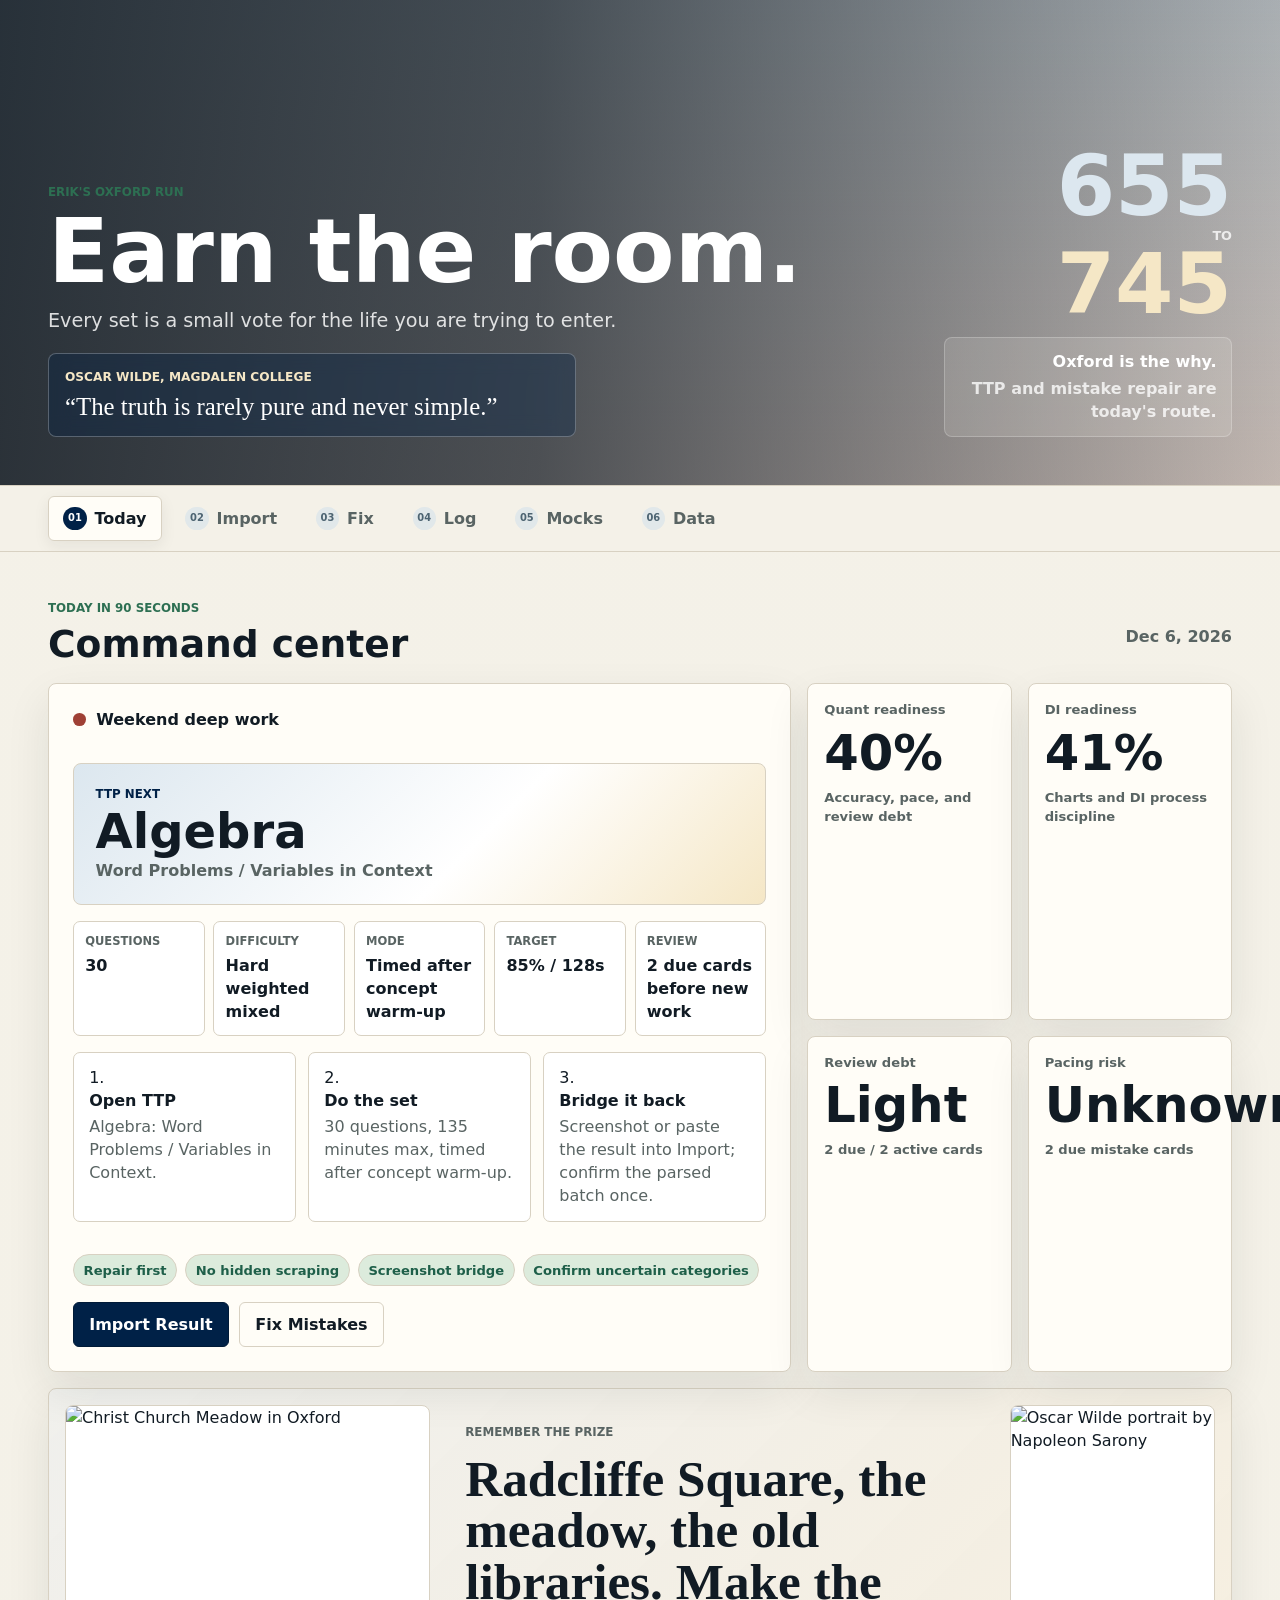
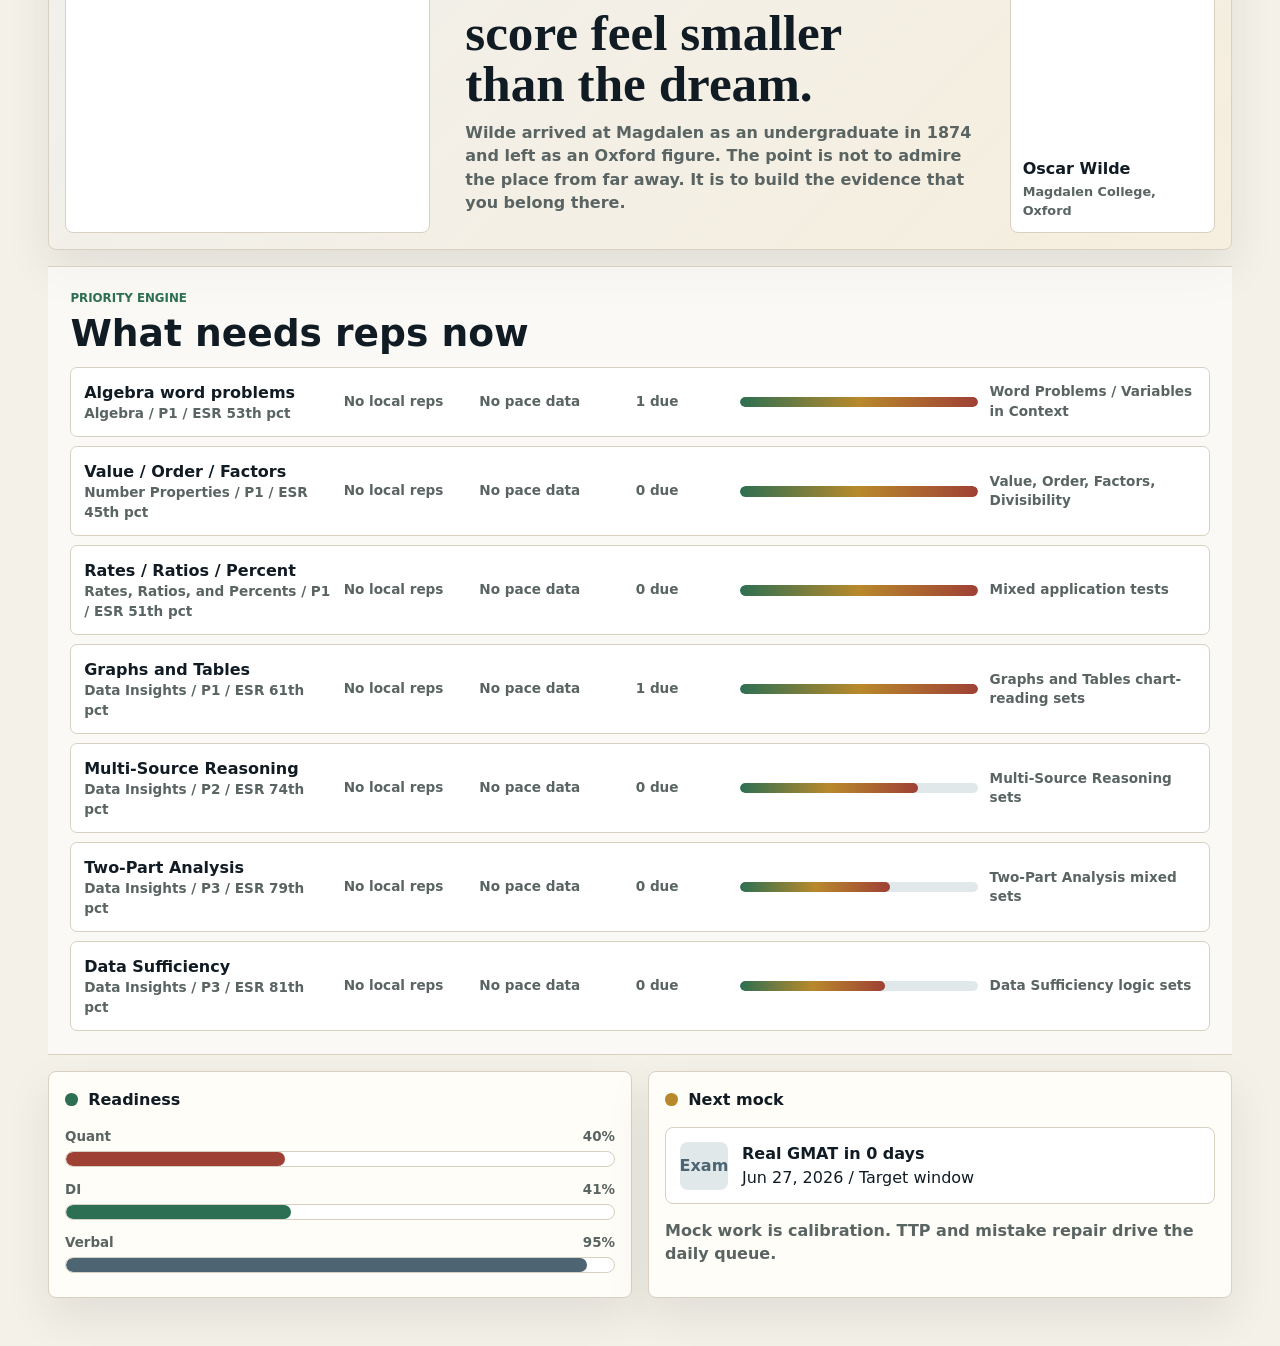
==== index.html @ 8c9b6a99 "Add files via upload" ====
<!doctype html>
<html lang="en">
  <head>
    <meta charset="utf-8">
    <meta name="viewport" content="width=device-width, initial-scale=1">
    <title>GMAT Practice Optimizer</title>
    <link rel="stylesheet" href="styles.css">
  </head>
  <body>
    <header class="app-header">
      <div class="header-copy">
        <p class="eyebrow">Erik's Oxford run</p>
        <h1>Earn the room.</h1>
        <p class="header-meta">
          Every set is a small vote for the life you are trying to enter.
        </p>
        <div class="hero-quote">
          <span>Oscar Wilde, Magdalen College</span>
          <q>The truth is rarely pure and never simple.</q>
        </div>
      </div>
      <div class="dream-lockup" aria-label="Oxford target">
        <div class="score-lockup">
          <span class="score-current">655</span>
          <span class="score-arrow">to</span>
          <span class="score-target">745</span>
        </div>
        <div class="dream-caption">
          <strong>Oxford is the why.</strong>
          <span>TTP and mistake repair are today's route.</span>
        </div>
      </div>
    </header>

    <nav class="tabbar" aria-label="Primary">
      <button class="tab-button active" data-tab="dashboard" aria-pressed="true">
        <span class="tab-icon" aria-hidden="true">01</span>
        Today
      </button>
      <button class="tab-button" data-tab="import" aria-pressed="false">
        <span class="tab-icon" aria-hidden="true">02</span>
        Import
      </button>
      <button class="tab-button" data-tab="review" aria-pressed="false">
        <span class="tab-icon" aria-hidden="true">03</span>
        Fix
      </button>
      <button class="tab-button" data-tab="log" aria-pressed="false">
        <span class="tab-icon" aria-hidden="true">04</span>
        Log
      </button>
      <button class="tab-button" data-tab="mocks" aria-pressed="false">
        <span class="tab-icon" aria-hidden="true">05</span>
        Mocks
      </button>
      <button class="tab-button" data-tab="settings" aria-pressed="false">
        <span class="tab-icon" aria-hidden="true">06</span>
        Data
      </button>
    </nav>

    <main>
      <section class="tab-panel active" id="dashboard" aria-labelledby="dashboard-title">
        <div class="section-title">
          <div>
            <p class="eyebrow">Today in 90 seconds</p>
            <h2 id="dashboard-title">Command center</h2>
          </div>
          <p class="today-date" id="today-date"></p>
        </div>

        <div class="dashboard-grid">
          <article class="today-card assignment-card">
            <div class="card-heading">
              <span class="marker marker-coral"></span>
              <h3 id="today-mode">Loading</h3>
            </div>
            <div class="assignment-hero" id="assignment-hero"></div>
            <dl class="assignment-spec" id="assignment-spec"></dl>
            <ol class="action-list compact-list" id="today-actions"></ol>
            <div class="routine-strip" id="routine-strip"></div>
            <div class="quick-actions">
              <button class="primary-button" type="button" data-jump="import">Import Result</button>
              <button class="ghost-button" type="button" data-jump="review">Fix Mistakes</button>
            </div>
          </article>

          <div class="metric-grid" id="metric-grid"></div>
        </div>

        <section class="dream-panel" aria-label="Oxford motivation">
          <div class="dream-image">
            <img src="assets/christ-church-meadow.jpg" alt="Christ Church Meadow in Oxford">
          </div>
          <div class="dream-copy">
            <p class="eyebrow">Remember the prize</p>
            <h2>Radcliffe Square, the meadow, the old libraries. Make the score feel smaller than the dream.</h2>
            <p>
              Wilde arrived at Magdalen as an undergraduate in 1874 and left as an Oxford figure. The point is not to admire the place from far away. It is to build the evidence that you belong there.
            </p>
          </div>
          <figure class="alumni-card">
            <img src="assets/oscar-wilde.jpg" alt="Oscar Wilde portrait by Napoleon Sarony">
            <figcaption>
              <strong>Oscar Wilde</strong>
              <span>Magdalen College, Oxford</span>
            </figcaption>
          </figure>
        </section>

        <section class="content-band">
          <div class="section-title compact">
            <div>
              <p class="eyebrow">Priority engine</p>
              <h2>What needs reps now</h2>
            </div>
          </div>
          <div class="topic-table" id="topic-table"></div>
        </section>

        <section class="split-layout">
          <article class="chart-card">
            <div class="card-heading">
              <span class="marker marker-green"></span>
              <h3>Readiness</h3>
            </div>
            <div class="readiness-chart" id="readiness-chart"></div>
          </article>
          <article class="chart-card">
            <div class="card-heading">
              <span class="marker marker-amber"></span>
              <h3>Next mock</h3>
            </div>
            <div class="next-mock" id="next-mock"></div>
          </article>
        </section>
      </section>

      <section class="tab-panel" id="import" aria-labelledby="import-title">
        <div class="section-title">
          <div>
            <p class="eyebrow">Bridge</p>
            <h2 id="import-title">TTP result import</h2>
          </div>
          <p class="subtle">Screenshot, paste text, confirm once.</p>
        </div>

        <div class="import-layout">
          <article class="import-card">
            <div class="drop-zone" id="drop-zone">
              <input id="screenshot-input" type="file" accept="image/*">
              <strong>Drop or choose a TTP result screenshot</strong>
              <span>OCR runs in the browser when the engine is available. Nothing logs into TTP.</span>
            </div>
            <img class="screenshot-preview" id="screenshot-preview" alt="Imported screenshot preview">
            <div class="button-row">
              <button class="primary-button" id="run-ocr" type="button">Run OCR</button>
              <button class="ghost-button" id="clear-import" type="button">Clear</button>
            </div>
            <p class="status-line" id="ocr-status"></p>
          </article>

          <article class="import-card">
            <h3>Paste fallback</h3>
            <textarea id="import-text" rows="13" placeholder="Paste visible TTP or GMAT Club result text here. Example: TTP Algebra Word Problems, Hard, 15 questions, 11 correct, 31 minutes, 4 wrong."></textarea>
            <button class="primary-button" id="parse-import" type="button">Parse Result</button>
          </article>
        </div>

        <section class="content-band import-review-wrap">
          <div class="section-title compact">
            <div>
              <p class="eyebrow">Confirm</p>
              <h2>Review parsed batch</h2>
            </div>
            <span class="confidence-pill" id="import-confidence">Waiting</span>
          </div>

          <form class="data-form import-review-form" id="import-review-form">
            <div class="inline-fields">
              <label>
                Date
                <input type="date" name="date" required>
              </label>
              <label>
                Source
                <select name="source">
                  <option>TTP</option>
                  <option>GMAT Club</option>
                  <option>mba.com Official</option>
                  <option>Official Guide</option>
                  <option>Custom</option>
                </select>
              </label>
              <label>
                Set type
                <select name="setType">
                  <option>Chapter test</option>
                  <option>Custom test</option>
                  <option>Review quiz</option>
                  <option>Diagnostic</option>
                  <option>Mock review</option>
                </select>
              </label>
            </div>

            <label>
              Source module / visible label
              <input type="text" name="sourceLabel" placeholder="TTP Algebra Word Problems">
            </label>

            <div class="inline-fields">
              <label>
                Normalized topic
                <select name="topic" required></select>
              </label>
              <label>
                Difficulty
                <select name="difficulty">
                  <option>Mixed</option>
                  <option>Easy</option>
                  <option>Medium</option>
                  <option>Hard</option>
                </select>
              </label>
              <label>
                Failure cause
                <select name="failureCause" required></select>
              </label>
            </div>

            <div class="inline-fields">
              <label>
                Questions
                <input type="number" name="questions" min="1" max="120" value="15" required>
              </label>
              <label>
                Correct
                <input type="number" name="correct" min="0" max="120" value="10" required>
              </label>
              <label>
                Minutes
                <input type="number" name="minutes" min="1" max="300" value="30" required>
              </label>
            </div>

            <div class="inline-fields">
              <label>
                Wrong
                <input type="number" name="wrong" min="0" max="120" value="5" required>
              </label>
              <label>
                Uncertain
                <input type="number" name="uncertain" min="0" max="120" value="0">
              </label>
              <label>
                Avg seconds/q
                <input type="number" name="avgSeconds" min="10" max="600" value="120" required>
              </label>
            </div>

            <label>
              Fix rule
              <textarea name="fixRule" rows="3" placeholder="What should future-me do differently on this question family?"></textarea>
            </label>

            <div class="duplicate-warning" id="duplicate-warning"></div>
            <button class="primary-button warm" type="submit">Save Import Batch</button>
          </form>
        </section>

        <section class="content-band">
          <div class="section-title compact">
            <div>
              <p class="eyebrow">History</p>
              <h2>Recent imports</h2>
            </div>
          </div>
          <div class="session-list" id="import-list"></div>
        </section>
      </section>

      <section class="tab-panel" id="review" aria-labelledby="review-title">
        <div class="section-title">
          <div>
            <p class="eyebrow">Mistake repair</p>
            <h2 id="review-title">Due queue</h2>
          </div>
          <button class="ghost-button" id="seed-error" type="button">Add Sample Item</button>
        </div>
        <div class="review-grid" id="review-grid"></div>
      </section>

      <section class="tab-panel" id="log" aria-labelledby="log-title">
        <div class="section-title">
          <div>
            <p class="eyebrow">Manual fallback</p>
            <h2 id="log-title">Quick session log</h2>
          </div>
        </div>

        <div class="form-grid">
          <form class="data-form" id="session-form">
            <h3>Session</h3>
            <label>
              Date
              <input type="date" name="date" required>
            </label>
            <label>
              Section
              <select name="section" required></select>
            </label>
            <label>
              Topic
              <select name="topic" required></select>
            </label>
            <label>
              Source
              <select name="source" required>
                <option>TTP</option>
                <option>GMAT Club</option>
                <option>mba.com Official</option>
                <option>Official Guide</option>
                <option>Custom</option>
              </select>
            </label>
            <div class="inline-fields">
              <label>
                Questions
                <input type="number" name="questions" min="1" max="120" value="15" required>
              </label>
              <label>
                Correct
                <input type="number" name="correct" min="0" max="120" value="10" required>
              </label>
              <label>
                Minutes
                <input type="number" name="minutes" min="1" max="300" value="30" required>
              </label>
            </div>
            <div class="inline-fields">
              <label>
                Difficulty
                <select name="difficulty">
                  <option>Mixed</option>
                  <option>Easy</option>
                  <option>Medium</option>
                  <option>Hard</option>
                </select>
              </label>
              <label>
                Focus
                <select name="focus">
                  <option>Timed drill</option>
                  <option>Concept work</option>
                  <option>Error redo</option>
                  <option>Mock review</option>
                </select>
              </label>
              <label>
                Uncertain
                <input type="number" name="uncertain" min="0" max="120" value="0">
              </label>
            </div>
            <label>
              Notes
              <textarea name="notes" rows="4" placeholder="Pattern, pacing, or concept clue"></textarea>
            </label>
            <button class="primary-button" type="submit">Save Session</button>
          </form>

          <form class="data-form accent-form" id="error-form">
            <h3>Mistake card</h3>
            <label>
              Date
              <input type="date" name="date" required>
            </label>
            <label>
              Section
              <select name="section" required></select>
            </label>
            <label>
              Topic
              <select name="topic" required></select>
            </label>
            <label>
              Failure cause
              <select name="failureCause" required></select>
            </label>
            <div class="inline-fields">
              <label>
                Source
                <input type="text" name="source" value="TTP">
              </label>
              <label>
                Time spent
                <input type="number" name="seconds" min="10" max="600" value="150">
              </label>
              <label>
                State
                <select name="trainingState" required></select>
              </label>
            </div>
            <label>
              Reference
              <input type="text" name="reference" placeholder="Module, question ID, or link">
            </label>
            <label>
              Fix rule
              <textarea name="lesson" rows="4" placeholder="The rule I will apply next time"></textarea>
            </label>
            <button class="primary-button warm" type="submit">Add To Review</button>
          </form>
        </div>

        <section class="content-band">
          <div class="section-title compact">
            <div>
              <p class="eyebrow">Recent</p>
              <h2>Logged sessions</h2>
            </div>
          </div>
          <div class="session-list" id="session-list"></div>
        </section>
      </section>

      <section class="tab-panel" id="mocks" aria-labelledby="mocks-title">
        <div class="section-title">
          <div>
            <p class="eyebrow">Calibration</p>
            <h2 id="mocks-title">Mock schedule</h2>
          </div>
        </div>
        <div class="mock-list" id="mock-list"></div>
      </section>

      <section class="tab-panel" id="settings" aria-labelledby="settings-title">
        <div class="section-title">
          <div>
            <p class="eyebrow">Private local data</p>
            <h2 id="settings-title">Backup and standards</h2>
          </div>
          <button class="ghost-button danger" id="reset-data" type="button">Reset Local Data</button>
        </div>

        <section class="split-layout">
          <article class="chart-card">
            <h3>Backup</h3>
            <p class="muted-copy">Data stays in this browser. Export a backup before switching devices or clearing browser data.</p>
            <div class="button-row">
              <button class="primary-button" id="export-data" type="button">Export Backup</button>
              <label class="file-button">
                Import Backup
                <input id="backup-input" type="file" accept="application/json">
              </label>
            </div>
            <label class="merge-choice">
              Import mode
              <select id="backup-mode">
                <option value="merge">Merge with current data</option>
                <option value="replace">Replace current data</option>
              </select>
            </label>
            <p class="status-line" id="backup-status"></p>
          </article>

          <article class="chart-card">
            <h3>Classification standard</h3>
            <div class="taxonomy-grid" id="taxonomy-grid"></div>
          </article>
        </section>

        <section class="content-band">
          <div class="section-title compact">
            <div>
              <p class="eyebrow">Operating rules</p>
              <h2>What the app assumes</h2>
            </div>
          </div>
          <div class="assumption-grid">
            <article>
              <h3>Bridge safely</h3>
              <p>Import visible result pages through screenshot or paste. No login automation or hidden scraping.</p>
            </article>
            <article>
              <h3>Repair first</h3>
              <p>On work nights, due mistake cards outrank new TTP volume.</p>
            </article>
            <article>
              <h3>Verbal stays quiet</h3>
              <p>Verbal remains maintenance unless mock data shows a real drop.</p>
            </article>
          </div>
        </section>
      </section>
    </main>

    <script src="app.js"></script>
  </body>
</html>
---- styles.css ----
:root {
  --paper: #f4f1e8;
  --panel: #fffdf7;
  --ink: #111b24;
  --muted: #596463;
  --line: #d8d1c2;
  --oxford: #002147;
  --oxford-soft: #dce7ef;
  --green: #2d6f52;
  --green-soft: #dcebdc;
  --coral: #9f4035;
  --coral-soft: #f1ded7;
  --amber: #b8892c;
  --amber-soft: #f5e7c6;
  --steel: #4d6472;
  --steel-soft: #e1e8ea;
  --white: #ffffff;
  --shadow: 0 18px 45px rgba(23, 32, 28, 0.09);
  color-scheme: light;
}

* {
  box-sizing: border-box;
}

body {
  margin: 0;
  background:
    linear-gradient(180deg, rgba(255, 253, 247, 0.82), rgba(244, 241, 232, 0.35) 28rem),
    var(--paper);
  color: var(--ink);
  font-family: Inter, ui-sans-serif, system-ui, -apple-system, BlinkMacSystemFont, "Segoe UI", sans-serif;
  line-height: 1.45;
}

button,
input,
select,
textarea {
  font: inherit;
}

button {
  cursor: pointer;
}

.app-header {
  display: grid;
  grid-template-columns: minmax(0, 1fr) auto;
  gap: 2rem;
  align-items: end;
  padding: clamp(1.25rem, 4vw, 3rem);
  min-height: 54vh;
  border-bottom: 1px solid var(--line);
  background:
    linear-gradient(90deg, rgba(17, 27, 36, 0.88) 0%, rgba(17, 27, 36, 0.72) 42%, rgba(17, 27, 36, 0.18) 100%),
    linear-gradient(180deg, rgba(0, 33, 71, 0.2), rgba(159, 64, 53, 0.14)),
    url("assets/radcliffe-square.jpg") center / cover;
  color: var(--white);
}

.header-copy {
  max-width: 58rem;
}

.eyebrow {
  margin: 0 0 0.45rem;
  color: var(--green);
  font-size: 0.74rem;
  font-weight: 800;
  letter-spacing: 0;
  text-transform: uppercase;
}

h1,
h2,
h3,
p {
  margin-top: 0;
}

h1 {
  margin-bottom: 0.8rem;
  font-size: clamp(3.1rem, 7vw, 6.8rem);
  line-height: 0.96;
  max-width: 13ch;
}

h2 {
  margin-bottom: 0;
  font-size: clamp(1.45rem, 3vw, 2.35rem);
  line-height: 1.05;
}

h3 {
  margin-bottom: 0.65rem;
  font-size: 1rem;
}

.header-meta {
  max-width: 45rem;
  margin-bottom: 0;
  color: rgba(255, 255, 255, 0.84);
  font-size: clamp(1rem, 2vw, 1.2rem);
}

.hero-quote {
  display: grid;
  gap: 0.35rem;
  max-width: 33rem;
  margin-top: 1.15rem;
  padding: 0.9rem 1rem;
  border: 1px solid rgba(255, 255, 255, 0.26);
  border-radius: 8px;
  background: rgba(0, 33, 71, 0.34);
  backdrop-filter: blur(10px);
}

.hero-quote span {
  color: var(--amber-soft);
  font-size: 0.76rem;
  font-weight: 900;
  text-transform: uppercase;
}

.hero-quote q {
  font-family: Georgia, "Times New Roman", serif;
  font-size: clamp(1.1rem, 2vw, 1.55rem);
  line-height: 1.2;
}

.dream-lockup {
  display: grid;
  gap: 0.9rem;
  justify-items: end;
}

.score-lockup {
  display: grid;
  grid-template-columns: auto;
  justify-items: end;
  gap: 0.1rem;
  min-width: 11rem;
}

.score-current,
.score-target {
  font-size: clamp(2.4rem, 7vw, 5.25rem);
  font-weight: 900;
  line-height: 0.9;
}

.score-current {
  color: var(--oxford-soft);
}

.score-target {
  color: var(--amber-soft);
}

.score-arrow {
  color: rgba(255, 255, 255, 0.78);
  font-size: 0.8rem;
  font-weight: 900;
  text-transform: uppercase;
}

.dream-caption {
  display: grid;
  gap: 0.2rem;
  max-width: 18rem;
  padding: 0.8rem 0.9rem;
  border: 1px solid rgba(255, 255, 255, 0.22);
  border-radius: 8px;
  background: rgba(255, 253, 247, 0.12);
  text-align: right;
}

.dream-caption strong {
  color: var(--white);
}

.dream-caption span {
  color: rgba(255, 255, 255, 0.78);
  font-weight: 750;
}

.tabbar {
  position: sticky;
  top: 0;
  z-index: 10;
  display: flex;
  gap: 0.5rem;
  overflow-x: auto;
  padding: 0.65rem clamp(1rem, 4vw, 3rem);
  border-bottom: 1px solid var(--line);
  background: rgba(244, 241, 232, 0.94);
  backdrop-filter: blur(14px);
}

.tab-button {
  display: inline-flex;
  align-items: center;
  gap: 0.5rem;
  min-height: 2.65rem;
  padding: 0.6rem 0.9rem;
  border: 1px solid transparent;
  border-radius: 6px;
  background: transparent;
  color: var(--muted);
  font-weight: 800;
  white-space: nowrap;
}

.tab-button.active {
  border-color: var(--line);
  background: var(--panel);
  color: var(--ink);
  box-shadow: 0 5px 16px rgba(23, 32, 28, 0.07);
}

.tab-icon {
  display: grid;
  place-items: center;
  width: 1.45rem;
  height: 1.45rem;
  border-radius: 50%;
  background: var(--steel-soft);
  color: var(--steel);
  font-size: 0.62rem;
  font-weight: 900;
}

.active .tab-icon {
  background: var(--oxford);
  color: var(--white);
}

main {
  padding: clamp(1rem, 4vw, 3rem);
}

.tab-panel {
  display: none;
}

.tab-panel.active {
  display: block;
}

.section-title {
  display: flex;
  justify-content: space-between;
  gap: 1rem;
  align-items: end;
  margin-bottom: 1.2rem;
}

.section-title.compact {
  margin-bottom: 0.85rem;
}

.today-date {
  color: var(--muted);
  font-weight: 800;
}

.dashboard-grid {
  display: grid;
  grid-template-columns: minmax(0, 1.4fr) minmax(18rem, 0.8fr);
  gap: 1rem;
  align-items: stretch;
}

.today-card,
.metric-card,
.chart-card,
.data-form,
.import-card,
.review-card,
.mock-card,
.plan-card,
.assumption-grid article {
  border: 1px solid var(--line);
  border-radius: 8px;
  background: var(--panel);
  box-shadow: var(--shadow);
}

.today-card {
  min-height: 23rem;
  padding: clamp(1rem, 3vw, 1.5rem);
}

.assignment-card {
  display: grid;
  align-content: start;
  gap: 1rem;
}

.assignment-hero {
  display: grid;
  gap: 0.25rem;
  padding: clamp(1rem, 3vw, 1.35rem);
  border: 1px solid var(--line);
  border-radius: 8px;
  background: linear-gradient(135deg, var(--oxford-soft), var(--white) 58%, var(--amber-soft));
}

.assignment-hero strong {
  font-size: clamp(1.8rem, 4vw, 3rem);
  line-height: 1;
}

.assignment-hero span:last-child {
  color: var(--muted);
  font-weight: 800;
}

.assignment-source {
  color: var(--oxford);
  font-size: 0.74rem;
  font-weight: 900;
  text-transform: uppercase;
}

.assignment-spec {
  display: grid;
  grid-template-columns: repeat(5, minmax(0, 1fr));
  gap: 0.55rem;
  margin: 0;
}

.assignment-spec div {
  min-height: 5rem;
  padding: 0.7rem;
  border: 1px solid var(--line);
  border-radius: 7px;
  background: var(--white);
}

.assignment-spec dt {
  margin-bottom: 0.25rem;
  color: var(--muted);
  font-size: 0.72rem;
  font-weight: 900;
  text-transform: uppercase;
}

.assignment-spec dd {
  margin: 0;
  font-weight: 900;
}

.card-heading {
  display: flex;
  align-items: center;
  gap: 0.65rem;
  margin-bottom: 1rem;
}

.card-heading h3 {
  margin: 0;
}

.marker {
  width: 0.8rem;
  height: 0.8rem;
  border-radius: 50%;
}

.marker-coral {
  background: var(--coral);
}

.marker-green {
  background: var(--green);
}

.marker-amber {
  background: var(--amber);
}

.action-list {
  display: grid;
  gap: 0.75rem;
  margin: 0;
  padding-left: 1.3rem;
}

.action-list li {
  padding: 0.85rem 0.95rem;
  border: 1px solid var(--line);
  border-radius: 7px;
  background: var(--white);
}

.action-list strong {
  display: block;
  margin-bottom: 0.15rem;
}

.action-list span {
  color: var(--muted);
}

.compact-list {
  grid-template-columns: repeat(3, minmax(0, 1fr));
  padding-left: 0;
  list-style-position: inside;
}

.routine-strip {
  display: flex;
  flex-wrap: wrap;
  gap: 0.5rem;
  margin-top: 1rem;
}

.pill {
  display: inline-flex;
  align-items: center;
  min-height: 2rem;
  padding: 0.35rem 0.6rem;
  border: 1px solid var(--line);
  border-radius: 999px;
  background: var(--green-soft);
  color: #1e5f49;
  font-size: 0.82rem;
  font-weight: 800;
}

.quick-actions {
  display: flex;
  flex-wrap: wrap;
  gap: 0.65rem;
}

.dream-panel {
  display: grid;
  grid-template-columns: minmax(16rem, 0.8fr) minmax(0, 1.2fr) minmax(11rem, 0.45fr);
  gap: 1rem;
  align-items: stretch;
  margin-top: 1rem;
  padding: 1rem;
  border: 1px solid var(--line);
  border-radius: 8px;
  background:
    linear-gradient(135deg, rgba(0, 33, 71, 0.06), rgba(184, 137, 44, 0.12)),
    var(--panel);
  box-shadow: var(--shadow);
}

.dream-image,
.alumni-card {
  overflow: hidden;
  border: 1px solid var(--line);
  border-radius: 8px;
  background: var(--white);
}

.dream-image img,
.alumni-card img {
  display: block;
  width: 100%;
  height: 100%;
  object-fit: cover;
}

.dream-copy {
  display: grid;
  align-content: center;
  gap: 0.75rem;
  padding: clamp(0.5rem, 2vw, 1.2rem);
}

.dream-copy h2 {
  max-width: 19ch;
  font-family: Georgia, "Times New Roman", serif;
  font-size: clamp(1.8rem, 4vw, 3.4rem);
  line-height: 1;
}

.dream-copy p {
  max-width: 50rem;
  margin: 0;
  color: var(--muted);
  font-weight: 760;
}

.alumni-card {
  display: grid;
  grid-template-rows: minmax(12rem, 1fr) auto;
  margin: 0;
}

.alumni-card img {
  max-height: 18rem;
  object-position: center top;
}

.alumni-card figcaption {
  display: grid;
  gap: 0.15rem;
  padding: 0.75rem;
}

.alumni-card span {
  color: var(--muted);
  font-size: 0.8rem;
  font-weight: 800;
}

.metric-grid {
  display: grid;
  grid-template-columns: repeat(2, minmax(0, 1fr));
  gap: 1rem;
}

.metric-card {
  min-height: 10.9rem;
  padding: 1rem;
}

.metric-label,
.metric-note {
  display: block;
  color: var(--muted);
  font-size: 0.82rem;
  font-weight: 800;
}

.metric-value {
  display: block;
  margin: 0.6rem 0;
  font-size: clamp(2rem, 4vw, 3.1rem);
  line-height: 1;
}

.subtle,
.muted-copy,
.status-line {
  color: var(--muted);
  font-weight: 780;
}

.status-line {
  min-height: 1.5rem;
  margin: 0.7rem 0 0;
}

.content-band {
  margin-top: 1rem;
  padding: clamp(1rem, 2.5vw, 1.4rem);
  border-top: 1px solid var(--line);
  border-bottom: 1px solid var(--line);
  background: rgba(255, 255, 255, 0.58);
}

.topic-table {
  display: grid;
  gap: 0.55rem;
}

.topic-row {
  display: grid;
  grid-template-columns: minmax(11rem, 1.2fr) 0.6fr 0.7fr 0.45fr 1.15fr 1fr;
  gap: 0.75rem;
  align-items: center;
  padding: 0.8rem;
  border: 1px solid var(--line);
  border-radius: 7px;
  background: var(--white);
}

.topic-name {
  font-weight: 900;
}

.topic-meta,
.topic-score,
.topic-action {
  color: var(--muted);
  font-size: 0.85rem;
  font-weight: 750;
}

.risk-bar {
  height: 0.65rem;
  overflow: hidden;
  border-radius: 999px;
  background: var(--steel-soft);
}

.risk-bar span {
  display: block;
  height: 100%;
  border-radius: inherit;
  background: linear-gradient(90deg, var(--green), var(--amber), var(--coral));
}

.split-layout {
  display: grid;
  grid-template-columns: minmax(0, 1fr) minmax(0, 1fr);
  gap: 1rem;
  margin-top: 1rem;
}

.chart-card {
  padding: 1rem;
}

.allocation-chart,
.score-bars,
.readiness-chart {
  display: grid;
  gap: 0.8rem;
}

.next-mock {
  display: grid;
  gap: 0.9rem;
}

.mock-callout {
  display: grid;
  grid-template-columns: auto 1fr;
  gap: 0.9rem;
  align-items: center;
  padding: 0.85rem;
  border: 1px solid var(--line);
  border-radius: 8px;
  background: var(--white);
}

.mock-callout h3,
.mock-callout p {
  margin: 0;
}

.bar-line {
  display: grid;
  gap: 0.3rem;
}

.bar-label {
  display: flex;
  justify-content: space-between;
  color: var(--muted);
  font-size: 0.84rem;
  font-weight: 800;
}

.bar-track {
  height: 1rem;
  overflow: hidden;
  border: 1px solid var(--line);
  border-radius: 999px;
  background: var(--white);
}

.bar-fill {
  position: relative;
  height: 100%;
  border-radius: inherit;
}

.baseline-pin {
  position: absolute;
  top: -0.25rem;
  display: block;
  width: 0.18rem;
  height: 1.5rem;
  border-radius: 999px;
  background: var(--ink);
  transform: translateX(-50%);
}

.fill-green {
  background: var(--green);
}

.fill-coral {
  background: var(--coral);
}

.fill-amber {
  background: var(--amber);
}

.fill-steel {
  background: var(--steel);
}

.form-grid {
  display: grid;
  grid-template-columns: minmax(0, 1fr) minmax(0, 1fr);
  gap: 1rem;
  align-items: start;
}

.import-layout {
  display: grid;
  grid-template-columns: minmax(0, 0.9fr) minmax(0, 1.1fr);
  gap: 1rem;
  align-items: start;
}

.import-card {
  padding: 1rem;
}

.drop-zone {
  position: relative;
  display: grid;
  place-items: center;
  gap: 0.4rem;
  min-height: 14rem;
  padding: 1.25rem;
  border: 2px dashed var(--line);
  border-radius: 8px;
  background: var(--green-soft);
  text-align: center;
}

.drop-zone.dragging {
  border-color: var(--green);
  background: #cbe8db;
}

.drop-zone input {
  position: absolute;
  inset: 0;
  opacity: 0;
  pointer-events: none;
}

.drop-zone strong {
  font-size: 1.05rem;
}

.drop-zone span {
  max-width: 25rem;
  color: var(--muted);
  font-weight: 760;
}

.screenshot-preview {
  display: none;
  width: 100%;
  max-height: 22rem;
  object-fit: contain;
  margin-top: 0.85rem;
  border: 1px solid var(--line);
  border-radius: 8px;
  background: var(--white);
}

.screenshot-preview.visible {
  display: block;
}

.button-row {
  display: flex;
  flex-wrap: wrap;
  gap: 0.65rem;
  margin-top: 0.85rem;
}

.import-card textarea {
  width: 100%;
  min-height: 18rem;
  border: 1px solid var(--line);
  border-radius: 6px;
  padding: 0.8rem;
  resize: vertical;
}

.import-review-wrap {
  margin-top: 1rem;
}

.import-review-form {
  box-shadow: none;
}

.confidence-pill {
  display: inline-flex;
  align-items: center;
  min-height: 2.1rem;
  padding: 0.35rem 0.7rem;
  border: 1px solid var(--line);
  border-radius: 999px;
  background: var(--steel-soft);
  color: var(--steel);
  font-weight: 900;
}

.confidence-pill.high {
  background: var(--green-soft);
  color: var(--green);
}

.confidence-pill.medium {
  background: var(--amber-soft);
  color: #7f591b;
}

.confidence-pill.low {
  background: var(--coral-soft);
  color: var(--coral);
}

.duplicate-warning {
  min-height: 1.5rem;
  color: var(--coral);
  font-weight: 900;
}

.data-form {
  display: grid;
  gap: 0.85rem;
  padding: 1rem;
}

.accent-form {
  border-top: 5px solid var(--coral);
}

.data-form label {
  display: grid;
  gap: 0.35rem;
  color: var(--muted);
  font-size: 0.84rem;
  font-weight: 800;
}

.data-form input,
.data-form select,
.data-form textarea {
  width: 100%;
  min-height: 2.7rem;
  border: 1px solid var(--line);
  border-radius: 6px;
  padding: 0.65rem 0.75rem;
  background: var(--white);
  color: var(--ink);
}

.data-form textarea {
  resize: vertical;
}

.inline-fields {
  display: grid;
  grid-template-columns: repeat(3, minmax(0, 1fr));
  gap: 0.7rem;
}

.primary-button,
.ghost-button {
  min-height: 2.75rem;
  border-radius: 6px;
  padding: 0.6rem 0.95rem;
  font-weight: 900;
}

.primary-button {
  border: 1px solid #001a37;
  background: var(--oxford);
  color: var(--white);
}

.primary-button.warm {
  border-color: #9b3d2d;
  background: var(--coral);
}

.ghost-button {
  border: 1px solid var(--line);
  background: var(--panel);
  color: var(--ink);
}

.ghost-button.danger {
  color: #963827;
}

.file-button {
  display: inline-flex;
  align-items: center;
  justify-content: center;
  min-height: 2.75rem;
  border: 1px solid var(--line);
  border-radius: 6px;
  padding: 0.6rem 0.95rem;
  background: var(--panel);
  color: var(--ink);
  font-weight: 900;
  cursor: pointer;
}

.file-button input {
  display: none;
}

.merge-choice {
  display: grid;
  gap: 0.35rem;
  margin-top: 1rem;
  color: var(--muted);
  font-size: 0.84rem;
  font-weight: 800;
}

.merge-choice select {
  min-height: 2.7rem;
  border: 1px solid var(--line);
  border-radius: 6px;
  padding: 0.65rem 0.75rem;
  background: var(--white);
}

.session-list,
.review-grid,
.mock-list,
.plan-grid,
.assumption-grid {
  display: grid;
  gap: 0.75rem;
}

.taxonomy-grid {
  display: grid;
  grid-template-columns: repeat(3, minmax(0, 1fr));
  gap: 0.55rem;
}

.taxonomy-item {
  display: grid;
  gap: 0.15rem;
  min-height: 4.4rem;
  padding: 0.7rem;
  border: 1px solid var(--line);
  border-radius: 7px;
  background: var(--white);
}

.taxonomy-item span {
  color: var(--muted);
  font-size: 0.82rem;
  font-weight: 800;
}

.session-item {
  display: grid;
  grid-template-columns: 8.5rem minmax(10rem, 1fr) auto auto;
  gap: 0.75rem;
  align-items: center;
  padding: 0.85rem;
  border: 1px solid var(--line);
  border-radius: 7px;
  background: var(--white);
}

.session-topic {
  font-weight: 900;
}

.session-meta,
.session-stat {
  color: var(--muted);
  font-size: 0.85rem;
  font-weight: 800;
}

.review-grid {
  grid-template-columns: repeat(3, minmax(0, 1fr));
}

.review-card {
  display: grid;
  gap: 0.7rem;
  padding: 1rem;
}

.review-card.overdue {
  border-top: 5px solid var(--coral);
}

.review-card.today {
  border-top: 5px solid var(--amber);
}

.review-meta {
  color: var(--muted);
  font-size: 0.84rem;
  font-weight: 800;
}

.review-actions {
  display: grid;
  grid-template-columns: 1fr 1fr;
  gap: 0.6rem;
}

.mini-button {
  min-height: 2.35rem;
  border: 1px solid var(--line);
  border-radius: 6px;
  background: var(--white);
  color: var(--ink);
  font-weight: 900;
}

.mini-button.hit {
  border-color: #1d5d47;
  background: var(--green-soft);
}

.mini-button.miss {
  border-color: #b44533;
  background: var(--coral-soft);
}

.mock-list {
  grid-template-columns: repeat(2, minmax(0, 1fr));
}

.mock-card {
  display: grid;
  grid-template-columns: auto 1fr auto;
  gap: 0.9rem;
  align-items: center;
  padding: 1rem;
}

.mock-index {
  display: grid;
  place-items: center;
  width: 3rem;
  height: 3rem;
  border-radius: 8px;
  background: var(--steel-soft);
  color: var(--steel);
  font-weight: 900;
}

.mock-card.completed .mock-index {
  background: var(--green-soft);
  color: var(--green);
}

.mock-card.real .mock-index {
  background: var(--coral-soft);
  color: var(--coral);
}

.mock-card h3 {
  margin: 0 0 0.2rem;
}

.mock-card p {
  margin: 0;
  color: var(--muted);
  font-weight: 750;
}

.mock-score {
  text-align: right;
  font-weight: 900;
}

.plan-grid {
  grid-template-columns: repeat(3, minmax(0, 1fr));
}

.plan-card {
  padding: 1rem;
}

.plan-card ul {
  display: grid;
  gap: 0.45rem;
  margin: 0;
  padding-left: 1.1rem;
  color: var(--muted);
  font-weight: 720;
}

.assumption-grid {
  grid-template-columns: repeat(3, minmax(0, 1fr));
}

.assumption-grid article {
  padding: 1rem;
}

.assumption-grid p {
  margin-bottom: 0;
  color: var(--muted);
  font-weight: 720;
}

.empty-state {
  padding: 1rem;
  border: 1px dashed var(--line);
  border-radius: 8px;
  background: rgba(255, 255, 255, 0.55);
  color: var(--muted);
  font-weight: 800;
}

@media (max-width: 1050px) {
  .dashboard-grid,
  .form-grid,
  .import-layout,
  .dream-panel,
  .split-layout,
  .mock-list,
  .plan-grid,
  .assumption-grid {
    grid-template-columns: 1fr;
  }

  .review-grid {
    grid-template-columns: repeat(2, minmax(0, 1fr));
  }
}

@media (max-width: 760px) {
  .app-header {
    grid-template-columns: 1fr;
    min-height: 34rem;
    align-content: end;
  }

  .dream-lockup {
    justify-items: start;
  }

  .dream-caption {
    text-align: left;
  }

  .score-lockup {
    grid-template-columns: auto auto auto;
    justify-content: start;
    align-items: baseline;
  }

  .metric-grid,
  .review-grid {
    grid-template-columns: 1fr;
  }

  .topic-row {
    grid-template-columns: 1fr;
  }

  .assignment-spec,
  .compact-list,
  .taxonomy-grid {
    grid-template-columns: 1fr;
  }

  .dream-panel {
    padding: 0.75rem;
  }

  .dream-image {
    min-height: 11rem;
  }

  .session-item {
    grid-template-columns: 1fr;
  }

  .inline-fields {
    grid-template-columns: 1fr;
  }

  .section-title {
    align-items: start;
    flex-direction: column;
  }

  .mock-card {
    grid-template-columns: auto 1fr;
  }

  .mock-score {
    grid-column: 1 / -1;
    text-align: left;
  }
}
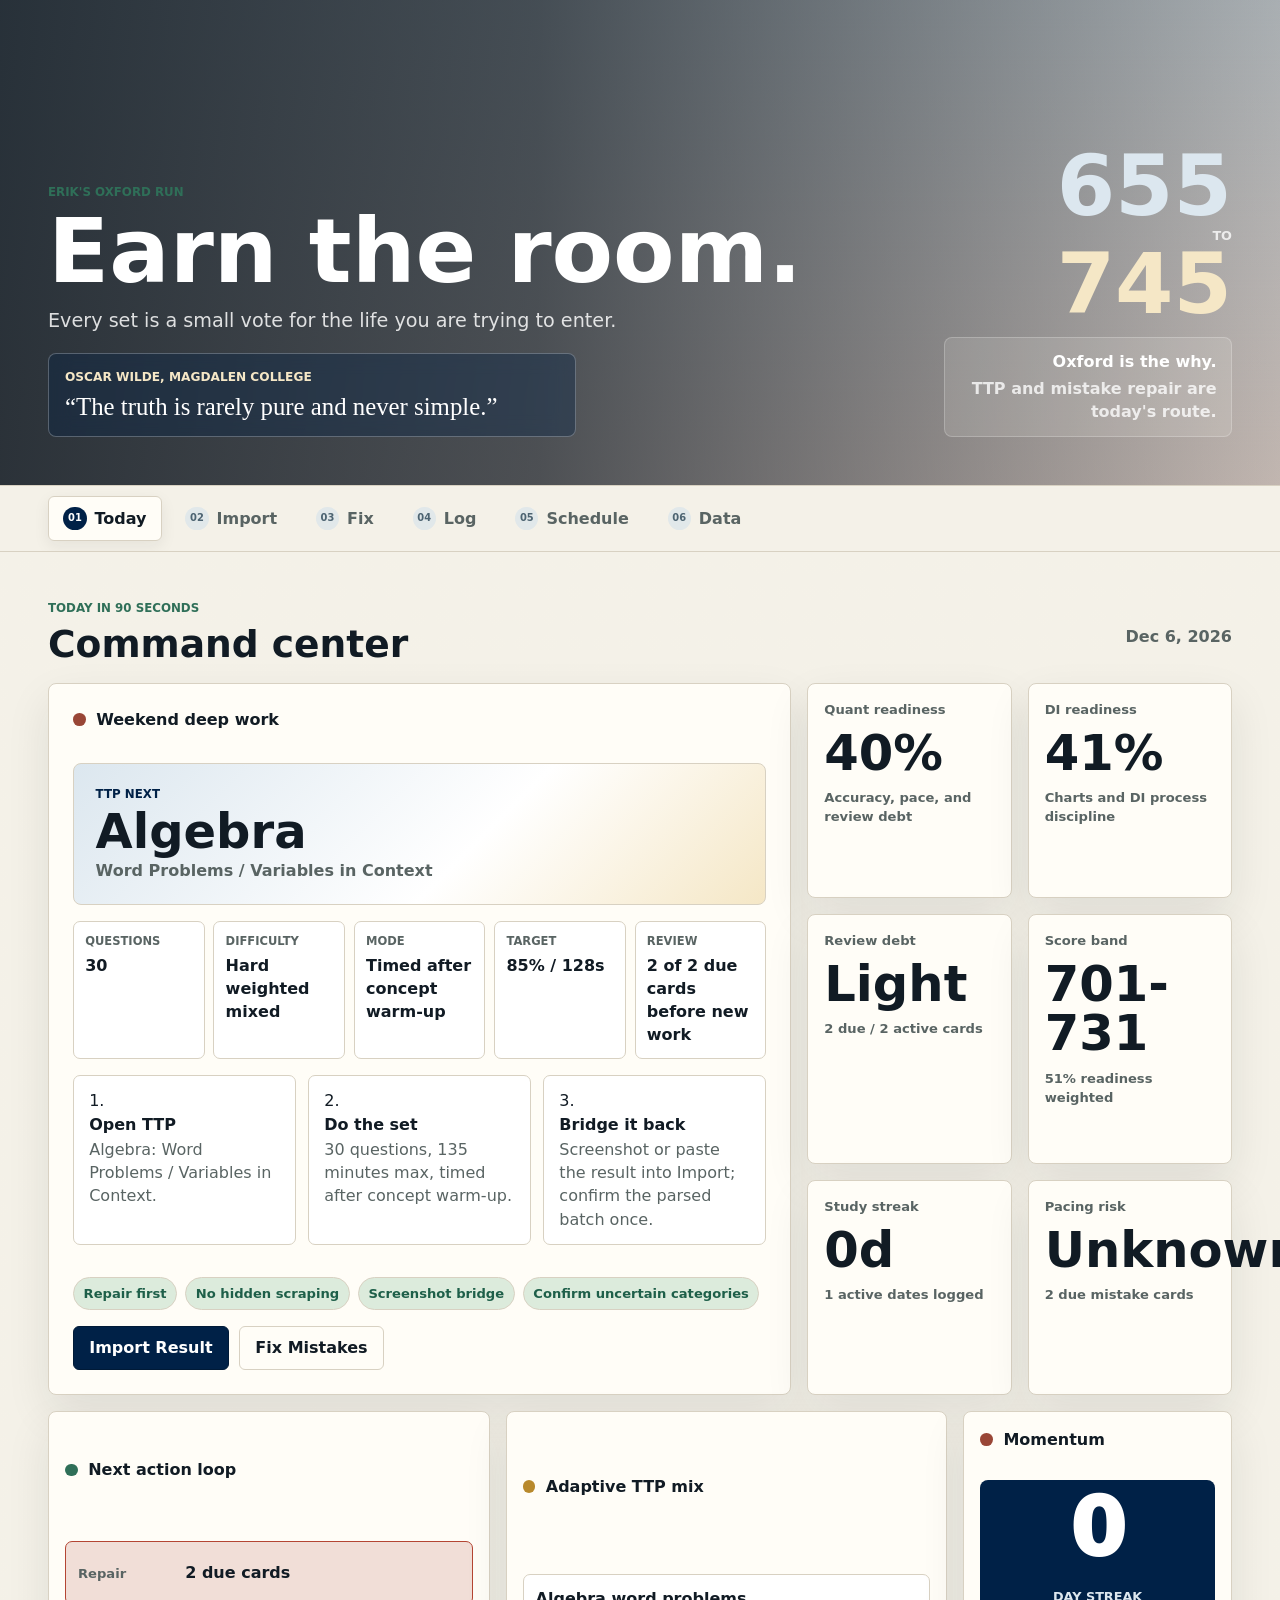
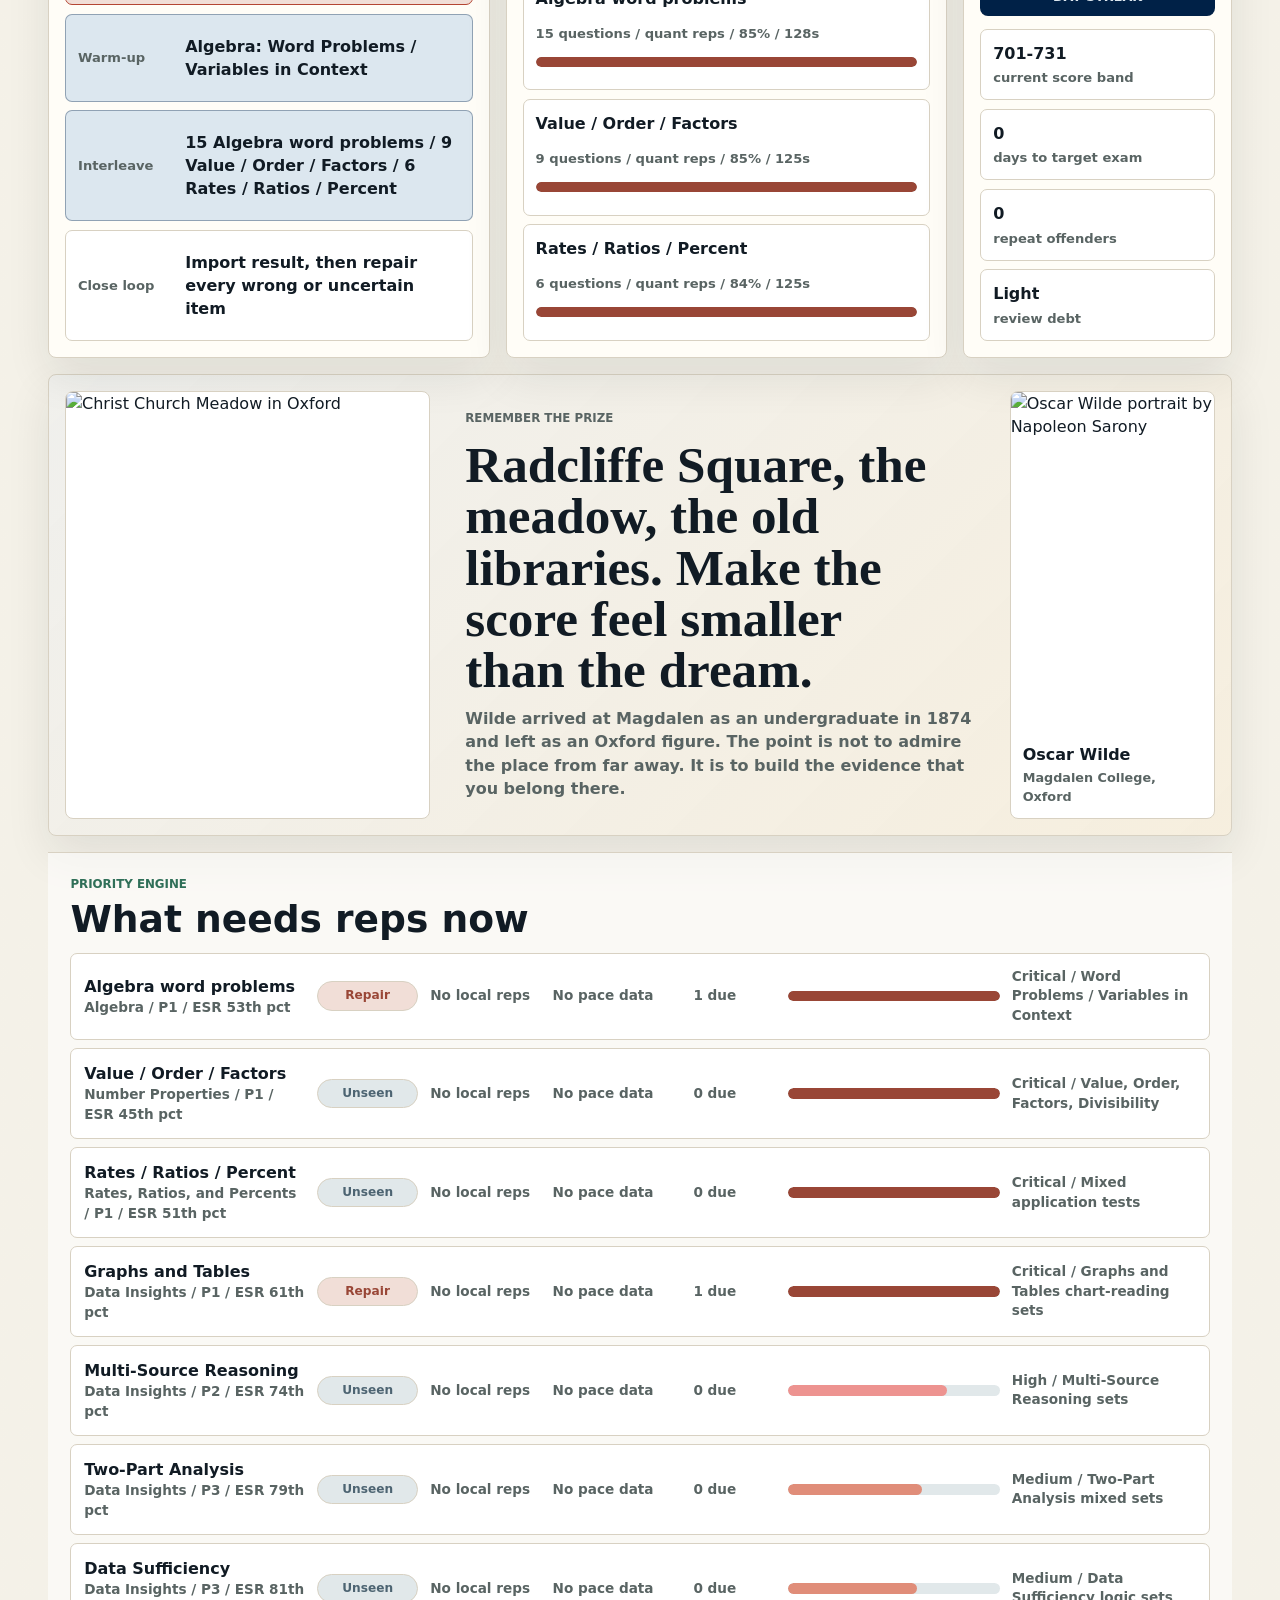
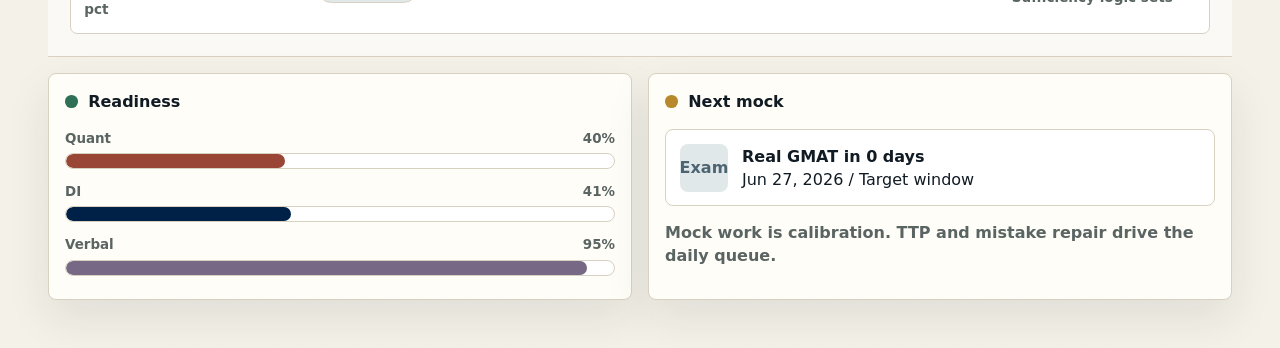
==== commit 32a7f8ec: "Publish adaptive GMAT optimizer" ====
--- a/index.html
+++ b/index.html
@@ -51,7 +51,7 @@
       </button>
       <button class="tab-button" data-tab="mocks" aria-pressed="false">
         <span class="tab-icon" aria-hidden="true">05</span>
-        Mocks
+        Schedule
       </button>
       <button class="tab-button" data-tab="settings" aria-pressed="false">
         <span class="tab-icon" aria-hidden="true">06</span>
@@ -88,9 +88,36 @@
           <div class="metric-grid" id="metric-grid"></div>
         </div>
 
+        <section class="learning-grid" aria-label="Learning engine">
+          <article class="engine-card">
+            <div class="card-heading">
+              <span class="marker marker-green"></span>
+              <h3>Next action loop</h3>
+            </div>
+            <div class="loop-list" id="next-step-list"></div>
+          </article>
+          <article class="engine-card">
+            <div class="card-heading">
+              <span class="marker marker-amber"></span>
+              <h3>Adaptive TTP mix</h3>
+            </div>
+            <div class="mix-list" id="adaptive-mix"></div>
+          </article>
+          <article class="engine-card">
+            <div class="card-heading">
+              <span class="marker marker-coral"></span>
+              <h3>Momentum</h3>
+            </div>
+            <div class="momentum-card" id="momentum-card"></div>
+          </article>
+        </section>
+
         <section class="dream-panel" aria-label="Oxford motivation">
           <div class="dream-image">
-            <img src="assets/christ-church-meadow.jpg" alt="Christ Church Meadow in Oxford">
+            <img
+              src="https://upload.wikimedia.org/wikipedia/commons/9/95/The_Christ_Church_Meadow_from_the_south_east.jpg"
+              alt="Christ Church Meadow in Oxford"
+            >
           </div>
           <div class="dream-copy">
             <p class="eyebrow">Remember the prize</p>
@@ -100,7 +127,10 @@
             </p>
           </div>
           <figure class="alumni-card">
-            <img src="assets/oscar-wilde.jpg" alt="Oscar Wilde portrait by Napoleon Sarony">
+            <img
+              src="https://upload.wikimedia.org/wikipedia/commons/e/e6/Oscar_Wilde_portrait_by_Napoleon_Sarony_-_albumen.jpg"
+              alt="Oscar Wilde portrait by Napoleon Sarony"
+            >
             <figcaption>
               <strong>Oscar Wilde</strong>
               <span>Magdalen College, Oxford</span>
@@ -163,7 +193,10 @@
           <article class="import-card">
             <h3>Paste fallback</h3>
             <textarea id="import-text" rows="13" placeholder="Paste visible TTP or GMAT Club result text here. Example: TTP Algebra Word Problems, Hard, 15 questions, 11 correct, 31 minutes, 4 wrong."></textarea>
-            <button class="primary-button" id="parse-import" type="button">Parse Result</button>
+            <div class="button-row">
+              <button class="primary-button" id="parse-import" type="button">Parse Result</button>
+              <button class="ghost-button" id="prefill-today" type="button">Use Today's Assignment</button>
+            </div>
           </article>
         </div>
 
@@ -286,7 +319,7 @@
             <p class="eyebrow">Mistake repair</p>
             <h2 id="review-title">Due queue</h2>
           </div>
-          <button class="ghost-button" id="seed-error" type="button">Add Sample Item</button>
+          <button class="ghost-button" id="seed-error" type="button">Add Sample Card</button>
         </div>
         <div class="review-grid" id="review-grid"></div>
       </section>
@@ -390,7 +423,13 @@
             <div class="inline-fields">
               <label>
                 Source
-                <input type="text" name="source" value="TTP">
+                <select name="source">
+                  <option>TTP</option>
+                  <option>GMAT Club</option>
+                  <option>mba.com Official</option>
+                  <option>Official Guide</option>
+                  <option>Custom</option>
+                </select>
               </label>
               <label>
                 Time spent
@@ -403,11 +442,33 @@
             </div>
             <label>
               Reference
-              <input type="text" name="reference" placeholder="Module, question ID, or link">
+              <select name="reference">
+                <option>TTP Algebra module</option>
+                <option>TTP Number Properties module</option>
+                <option>TTP Rates / Ratios / Percent module</option>
+                <option>TTP Graphs and Tables set</option>
+                <option>TTP Multi-Source Reasoning set</option>
+                <option>TTP Two-Part Analysis set</option>
+                <option>TTP Data Sufficiency set</option>
+                <option>Official mock review</option>
+                <option>GMAT Club drill</option>
+              </select>
             </label>
             <label>
               Fix rule
-              <textarea name="lesson" rows="4" placeholder="The rule I will apply next time"></textarea>
+              <select name="lessonPreset">
+                <option>Read the exact question stem before looking at answers.</option>
+                <option>Name variables before manipulating equations.</option>
+                <option>Write constraints before substituting numbers.</option>
+                <option>Check units, axes, trend, and outliers before answering.</option>
+                <option>Cap the first approach; guess cleanly if no path appears.</option>
+                <option>Redo the concept example before the next timed set.</option>
+                <option>Slow down: this was a rushed read, not a hard question.</option>
+              </select>
+            </label>
+            <label>
+              Optional note
+              <textarea name="lesson" rows="3" placeholder="Only write if the dropdown is not enough"></textarea>
             </label>
             <button class="primary-button warm" type="submit">Add To Review</button>
           </form>
@@ -428,9 +489,10 @@
         <div class="section-title">
           <div>
             <p class="eyebrow">Calibration</p>
-            <h2 id="mocks-title">Mock schedule</h2>
-          </div>
-        </div>
+            <h2 id="mocks-title">Fluid schedule</h2>
+          </div>
+        </div>
+        <div class="schedule-board" id="schedule-board"></div>
         <div class="mock-list" id="mock-list"></div>
       </section>
 
--- a/styles.css
+++ b/styles.css
@@ -6,9 +6,13 @@
   --line: #d8d1c2;
   --oxford: #002147;
   --oxford-soft: #dce7ef;
-  --green: #2d6f52;
+  --mauve: #776885;
+  --peach: #e08d79;
+  --potters: #ed9390;
+  --dusk: #c4a29e;
+  --green: #2f6f58;
   --green-soft: #dcebdc;
-  --coral: #9f4035;
+  --coral: #994636;
   --coral-soft: #f1ded7;
   --amber: #b8892c;
   --amber-soft: #f5e7c6;
@@ -55,7 +59,7 @@
   background:
     linear-gradient(90deg, rgba(17, 27, 36, 0.88) 0%, rgba(17, 27, 36, 0.72) 42%, rgba(17, 27, 36, 0.18) 100%),
     linear-gradient(180deg, rgba(0, 33, 71, 0.2), rgba(159, 64, 53, 0.14)),
-    url("assets/radcliffe-square.jpg") center / cover;
+    url("https://upload.wikimedia.org/wikipedia/commons/thumb/1/1a/Oxford_-_Radcliffe_Square_-_View_South_towards_University_Church_of_St_Mary_the_Virgin_along_%28right%29_the_Radcliffe_Camera_1737-48_by_James_Gibbs_%26_%28left%29_All_Souls_College_1438.jpg/1280px-Oxford_-_Radcliffe_Square_-_View_South_towards_University_Church_of_St_Mary_the_Virgin_along_%28right%29_the_Radcliffe_Camera_1737-48_by_James_Gibbs_%26_%28left%29_All_Souls_College_1438.jpg") center / cover;
   color: var(--white);
 }
 
@@ -537,6 +541,88 @@
   line-height: 1;
 }
 
+.learning-grid {
+  display: grid;
+  grid-template-columns: 1.15fr 1.15fr 0.7fr;
+  gap: 1rem;
+  margin-top: 1rem;
+}
+
+.engine-card {
+  display: grid;
+  gap: 0.8rem;
+  padding: 1rem;
+  border: 1px solid var(--line);
+  border-radius: 8px;
+  background: var(--panel);
+  box-shadow: var(--shadow);
+}
+
+.loop-list,
+.mix-list,
+.momentum-lines {
+  display: grid;
+  gap: 0.55rem;
+}
+
+.loop-item,
+.mix-item,
+.momentum-lines div {
+  display: grid;
+  gap: 0.2rem;
+  padding: 0.75rem;
+  border: 1px solid var(--line);
+  border-radius: 7px;
+  background: var(--white);
+}
+
+.loop-item {
+  grid-template-columns: 6.5rem minmax(0, 1fr);
+  align-items: center;
+}
+
+.loop-item span,
+.mix-item span,
+.momentum-lines span {
+  color: var(--muted);
+  font-size: 0.82rem;
+  font-weight: 800;
+}
+
+.loop-item.hot {
+  border-color: #b44533;
+  background: var(--coral-soft);
+}
+
+.loop-item.active {
+  border-color: rgba(0, 33, 71, 0.35);
+  background: var(--oxford-soft);
+}
+
+.momentum-card {
+  display: grid;
+  gap: 0.8rem;
+}
+
+.momentum-number {
+  display: grid;
+  place-items: center;
+  min-height: 8.5rem;
+  border-radius: 8px;
+  background: var(--oxford);
+  color: var(--white);
+  font-size: clamp(3rem, 7vw, 5rem);
+  font-weight: 950;
+  line-height: 0.9;
+}
+
+.momentum-number span {
+  color: var(--oxford-soft);
+  font-size: 0.8rem;
+  font-weight: 900;
+  text-transform: uppercase;
+}
+
 .subtle,
 .muted-copy,
 .status-line {
@@ -564,7 +650,7 @@
 
 .topic-row {
   display: grid;
-  grid-template-columns: minmax(11rem, 1.2fr) 0.6fr 0.7fr 0.45fr 1.15fr 1fr;
+  grid-template-columns: minmax(11rem, 1.2fr) 0.55fr 0.6fr 0.7fr 0.45fr 1.15fr 1fr;
   gap: 0.75rem;
   align-items: center;
   padding: 0.8rem;
@@ -583,6 +669,39 @@
   color: var(--muted);
   font-size: 0.85rem;
   font-weight: 750;
+}
+
+.mastery-pill {
+  display: inline-flex;
+  justify-content: center;
+  min-width: 5.5rem;
+  padding: 0.32rem 0.55rem;
+  border: 1px solid var(--line);
+  border-radius: 999px;
+  background: var(--steel-soft);
+  color: var(--steel);
+  font-size: 0.76rem;
+  font-weight: 900;
+}
+
+.mastery-pill.repair {
+  background: var(--coral-soft);
+  color: var(--coral);
+}
+
+.mastery-pill.build {
+  background: var(--amber-soft);
+  color: #7f591b;
+}
+
+.mastery-pill.calibrate {
+  background: var(--oxford-soft);
+  color: var(--oxford);
+}
+
+.mastery-pill.mastery {
+  background: var(--green-soft);
+  color: var(--green);
 }
 
 .risk-bar {
@@ -596,7 +715,23 @@
   display: block;
   height: 100%;
   border-radius: inherit;
-  background: linear-gradient(90deg, var(--green), var(--amber), var(--coral));
+  background: var(--oxford);
+}
+
+.risk-low span {
+  background: var(--mauve);
+}
+
+.risk-medium span {
+  background: var(--peach);
+}
+
+.risk-high span {
+  background: var(--potters);
+}
+
+.risk-critical span {
+  background: var(--coral);
 }
 
 .split-layout {
@@ -677,7 +812,7 @@
 }
 
 .fill-green {
-  background: var(--green);
+  background: var(--oxford);
 }
 
 .fill-coral {
@@ -689,7 +824,7 @@
 }
 
 .fill-steel {
-  background: var(--steel);
+  background: var(--mauve);
 }
 
 .form-grid {
@@ -963,6 +1098,10 @@
   background: var(--white);
 }
 
+.session-item.import-item {
+  grid-template-columns: 8.5rem minmax(10rem, 1fr) auto auto auto;
+}
+
 .session-topic {
   font-weight: 900;
 }
@@ -975,7 +1114,7 @@
 }
 
 .review-grid {
-  grid-template-columns: repeat(3, minmax(0, 1fr));
+  grid-template-columns: 1fr;
 }
 
 .review-card {
@@ -1000,8 +1139,154 @@
 
 .review-actions {
   display: grid;
-  grid-template-columns: 1fr 1fr;
+  grid-template-columns: repeat(5, minmax(0, 1fr));
   gap: 0.6rem;
+}
+
+.review-actions.reveal-actions {
+  grid-template-columns: minmax(0, 0.7fr) minmax(0, 1.4fr) minmax(0, 0.7fr) minmax(0, 0.7fr);
+}
+
+.flashcard-layout {
+  display: grid;
+  grid-template-columns: minmax(0, 1fr) minmax(16rem, 0.35fr);
+  gap: 1rem;
+  align-items: start;
+}
+
+.flashcard-stage {
+  position: relative;
+  min-height: 31rem;
+}
+
+.stack-shadow {
+  position: absolute;
+  inset: 1.25rem 1.25rem auto;
+  min-height: 25rem;
+  border: 1px solid var(--line);
+  border-radius: 8px;
+  background: var(--oxford-soft);
+  box-shadow: var(--shadow);
+}
+
+.stack-shadow.one {
+  transform: rotate(-1.5deg);
+}
+
+.stack-shadow.two {
+  transform: translateY(0.7rem) rotate(1.4deg);
+  background: var(--amber-soft);
+}
+
+.review-card.flashcard {
+  position: relative;
+  z-index: 2;
+  min-height: 29rem;
+  padding: clamp(1rem, 3vw, 1.6rem);
+}
+
+.review-card.flashcard h3 {
+  font-size: clamp(1.8rem, 4vw, 3rem);
+  line-height: 1;
+}
+
+.review-card.flashcard p {
+  max-width: 54rem;
+  color: var(--ink);
+  font-size: clamp(1.05rem, 2vw, 1.3rem);
+  font-weight: 780;
+}
+
+.review-card.flashcard .recall-prompt {
+  max-width: 42rem;
+  color: var(--muted);
+  font-family: Georgia, "Times New Roman", serif;
+  font-size: clamp(1.35rem, 3vw, 2.1rem);
+  font-weight: 700;
+}
+
+.flashcard-topline {
+  display: flex;
+  justify-content: space-between;
+  gap: 1rem;
+  color: var(--muted);
+  font-weight: 900;
+}
+
+.flashcard-facts {
+  display: grid;
+  grid-template-columns: repeat(4, minmax(0, 1fr));
+  gap: 0.6rem;
+  margin: 0;
+}
+
+.flashcard-facts.single {
+  grid-template-columns: repeat(2, minmax(0, 1fr));
+}
+
+.flashcard-facts div {
+  padding: 0.75rem;
+  border: 1px solid var(--line);
+  border-radius: 7px;
+  background: var(--white);
+}
+
+.flashcard-facts dt {
+  color: var(--muted);
+  font-size: 0.72rem;
+  font-weight: 900;
+  text-transform: uppercase;
+}
+
+.flashcard-facts dd {
+  margin: 0.2rem 0 0;
+  font-weight: 900;
+}
+
+.review-side {
+  display: grid;
+  gap: 0.6rem;
+  padding: 1rem;
+  border: 1px solid var(--line);
+  border-radius: 8px;
+  background: var(--panel);
+  box-shadow: var(--shadow);
+}
+
+.queue-summary {
+  display: grid;
+  grid-template-columns: repeat(3, minmax(0, 1fr));
+  gap: 0.35rem;
+}
+
+.queue-summary span {
+  display: grid;
+  place-items: center;
+  min-height: 2.1rem;
+  border: 1px solid var(--line);
+  border-radius: 6px;
+  background: var(--white);
+  color: var(--muted);
+  font-size: 0.76rem;
+  font-weight: 900;
+}
+
+.queue-card {
+  display: grid;
+  gap: 0.2rem;
+  width: 100%;
+  padding: 0.75rem;
+  border: 1px solid var(--line);
+  border-radius: 7px;
+  background: var(--white);
+  color: var(--ink);
+  text-align: left;
+}
+
+.queue-card span {
+  color: var(--muted);
+  font-size: 0.82rem;
+  font-weight: 800;
 }
 
 .mini-button {
@@ -1013,14 +1298,64 @@
   font-weight: 900;
 }
 
-.mini-button.hit {
-  border-color: #1d5d47;
-  background: var(--green-soft);
-}
-
-.mini-button.miss {
+.mini-button.hit,
+.mini-button.rating-good,
+.mini-button.reveal {
+  border-color: var(--oxford);
+  background: var(--oxford-soft);
+}
+
+.mini-button.miss,
+.mini-button.rating-again {
   border-color: #b44533;
   background: var(--coral-soft);
+}
+
+.mini-button.rating-hard {
+  border-color: var(--amber);
+  background: var(--amber-soft);
+}
+
+.mini-button.rating-easy {
+  border-color: var(--green);
+  background: var(--green-soft);
+}
+
+.mini-button.danger {
+  border-color: var(--coral);
+  color: var(--coral);
+  background: var(--coral-soft);
+}
+
+.schedule-board {
+  display: grid;
+  grid-template-columns: repeat(4, minmax(0, 1fr));
+  gap: 1rem;
+  margin-bottom: 1rem;
+}
+
+.schedule-card {
+  padding: 1rem;
+  border: 1px solid var(--line);
+  border-radius: 8px;
+  background: linear-gradient(135deg, var(--panel), var(--oxford-soft));
+  box-shadow: var(--shadow);
+}
+
+.schedule-card span {
+  color: var(--oxford);
+  font-size: 0.74rem;
+  font-weight: 900;
+  text-transform: uppercase;
+}
+
+.schedule-card ul {
+  display: grid;
+  gap: 0.35rem;
+  margin: 0;
+  padding-left: 1.1rem;
+  color: var(--muted);
+  font-weight: 800;
 }
 
 .mock-list {
@@ -1113,10 +1448,13 @@
 
 @media (max-width: 1050px) {
   .dashboard-grid,
+  .learning-grid,
   .form-grid,
   .import-layout,
   .dream-panel,
   .split-layout,
+  .flashcard-layout,
+  .schedule-board,
   .mock-list,
   .plan-grid,
   .assumption-grid {
@@ -1124,7 +1462,7 @@
   }
 
   .review-grid {
-    grid-template-columns: repeat(2, minmax(0, 1fr));
+    grid-template-columns: 1fr;
   }
 }
 
@@ -1176,6 +1514,30 @@
     grid-template-columns: 1fr;
   }
 
+  .session-item.import-item {
+    grid-template-columns: 1fr;
+  }
+
+  .flashcard-facts,
+  .flashcard-facts.single,
+  .review-actions {
+    grid-template-columns: 1fr;
+  }
+
+  .loop-item,
+  .review-actions.reveal-actions,
+  .queue-summary {
+    grid-template-columns: 1fr;
+  }
+
+  .flashcard-stage {
+    min-height: auto;
+  }
+
+  .stack-shadow {
+    display: none;
+  }
+
   .inline-fields {
     grid-template-columns: 1fr;
   }
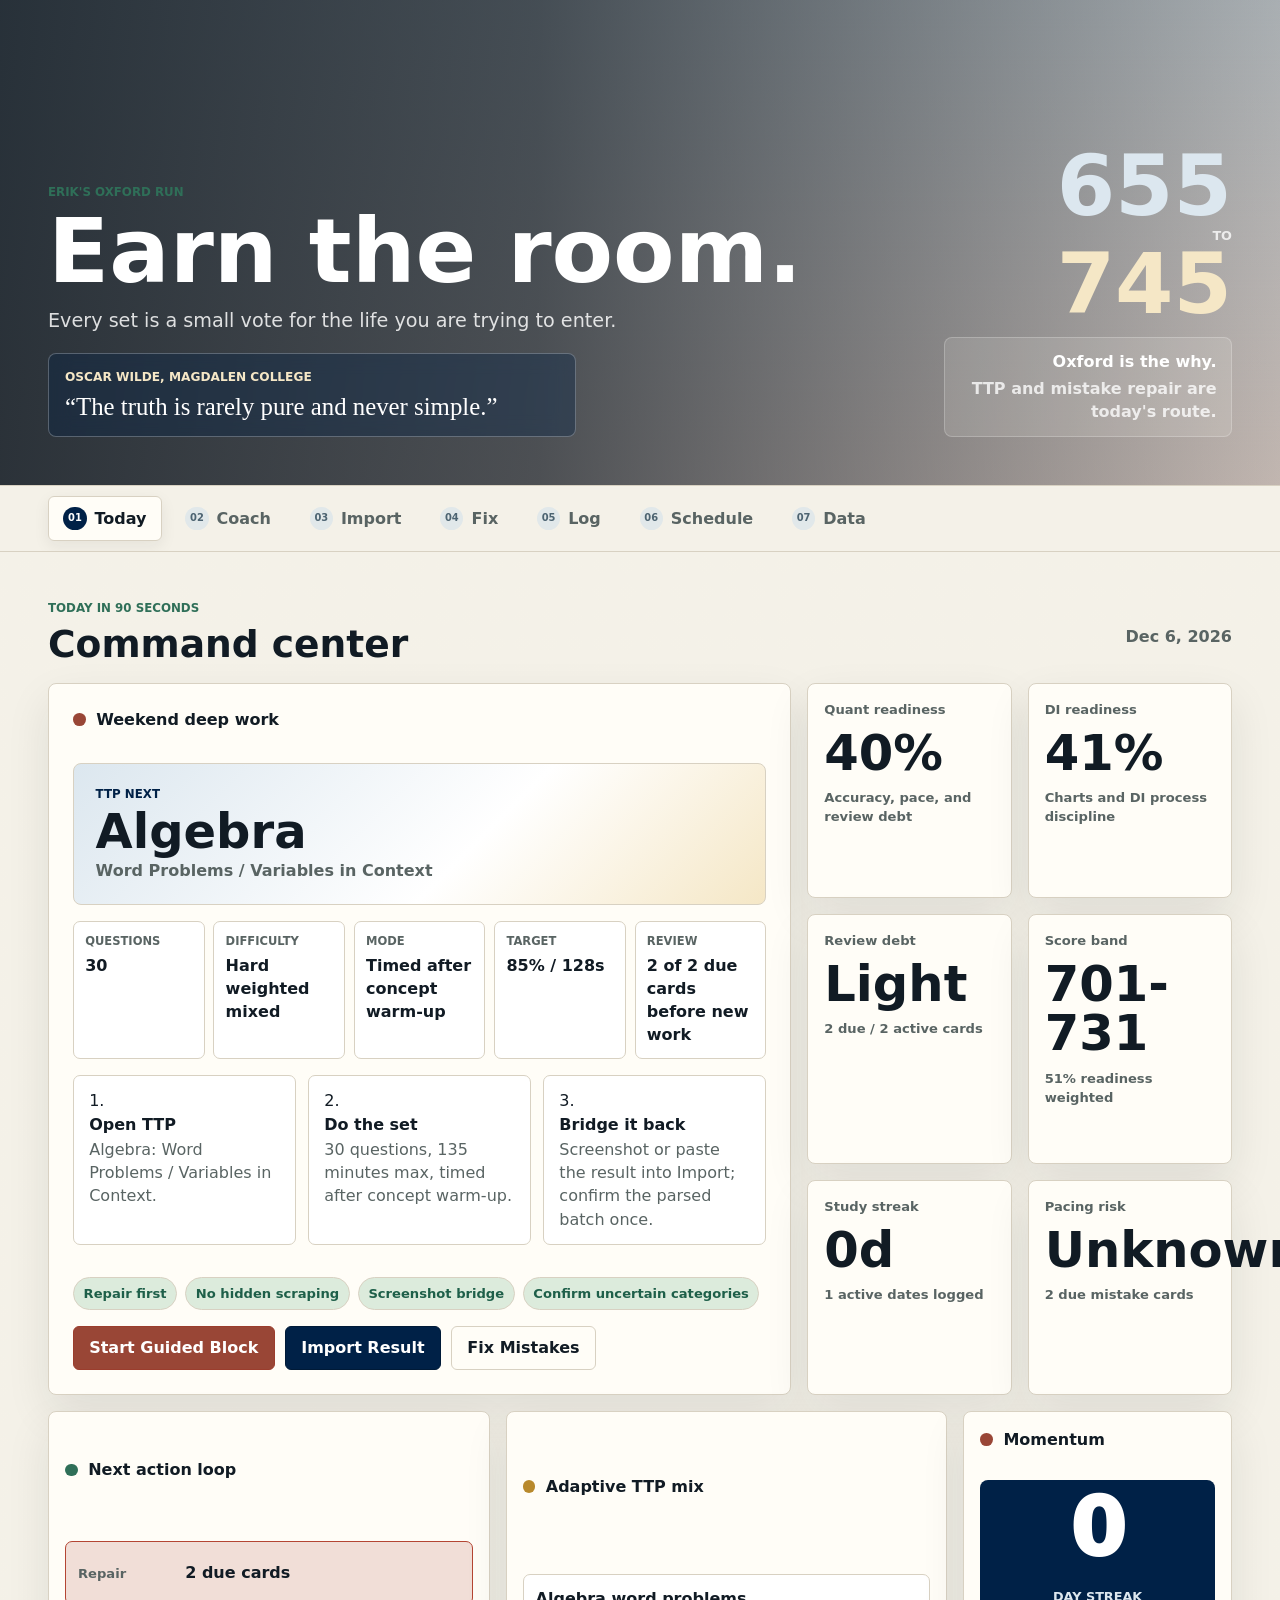
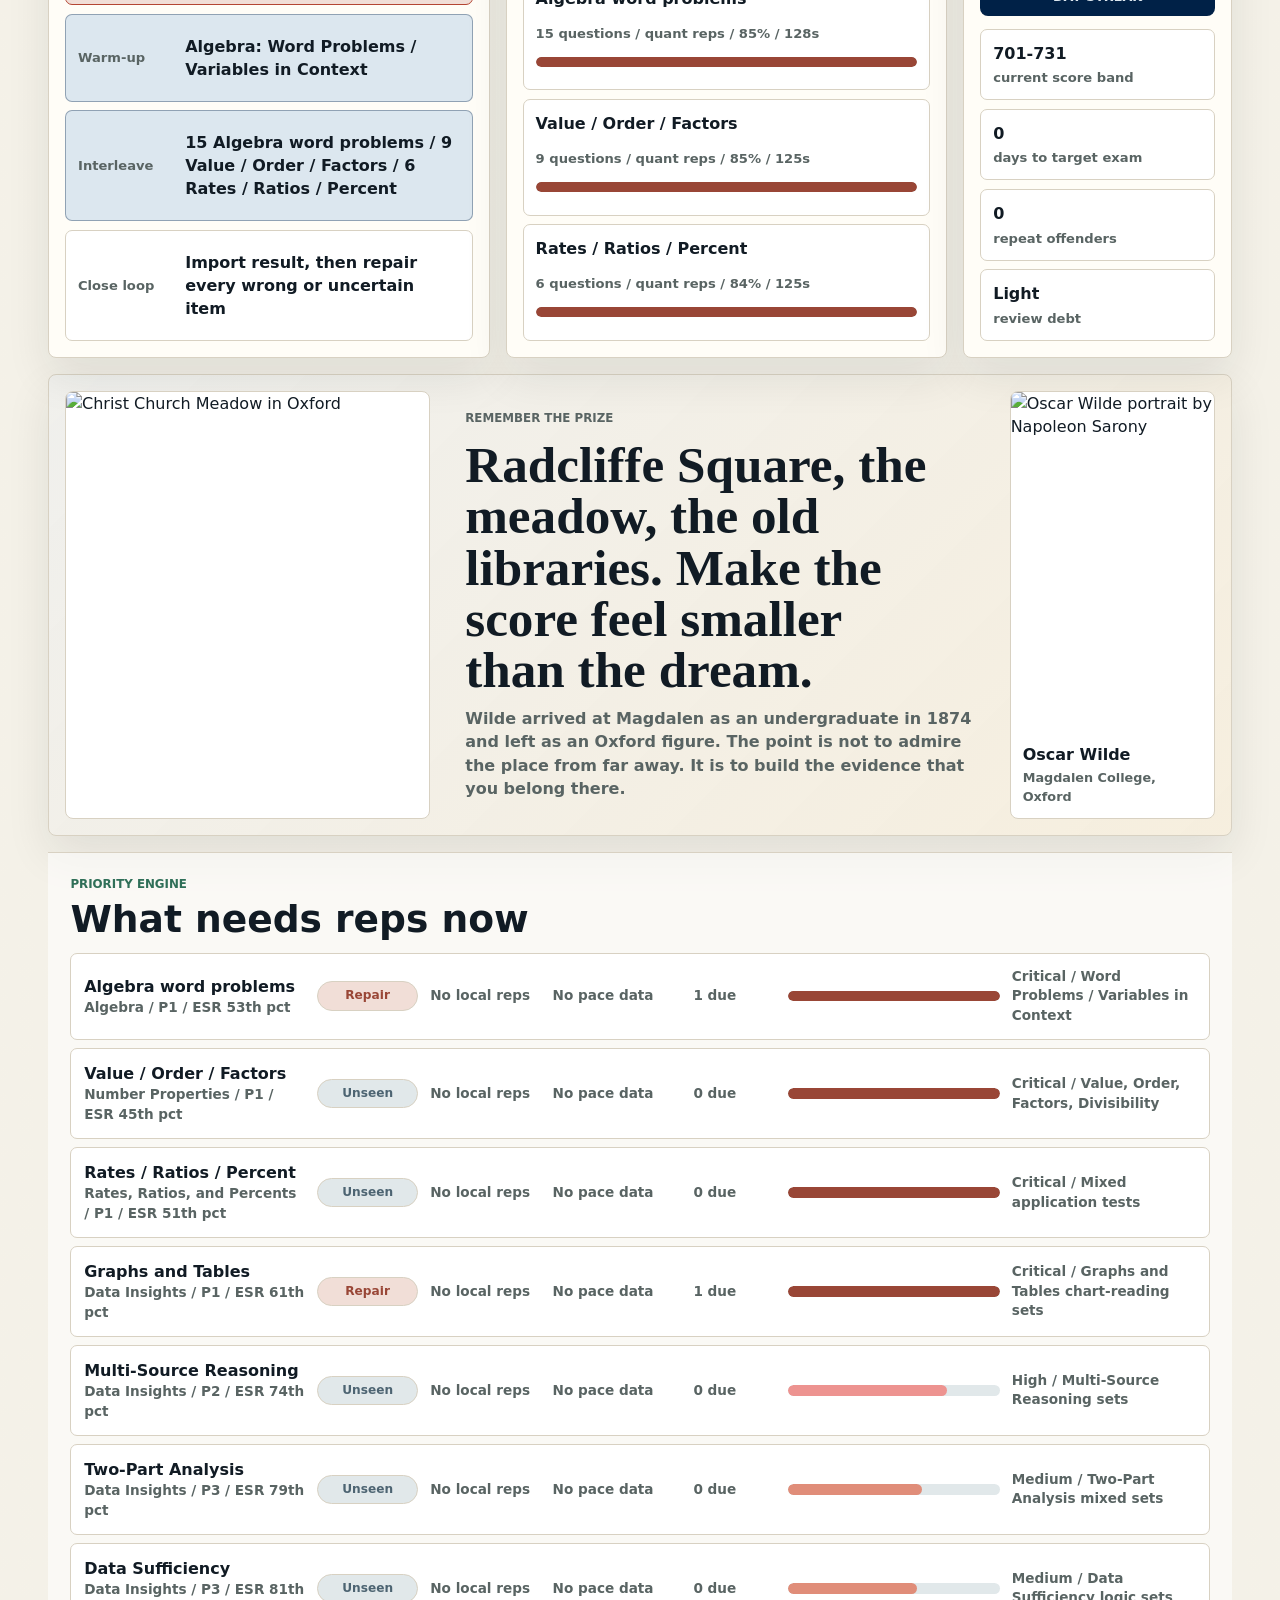
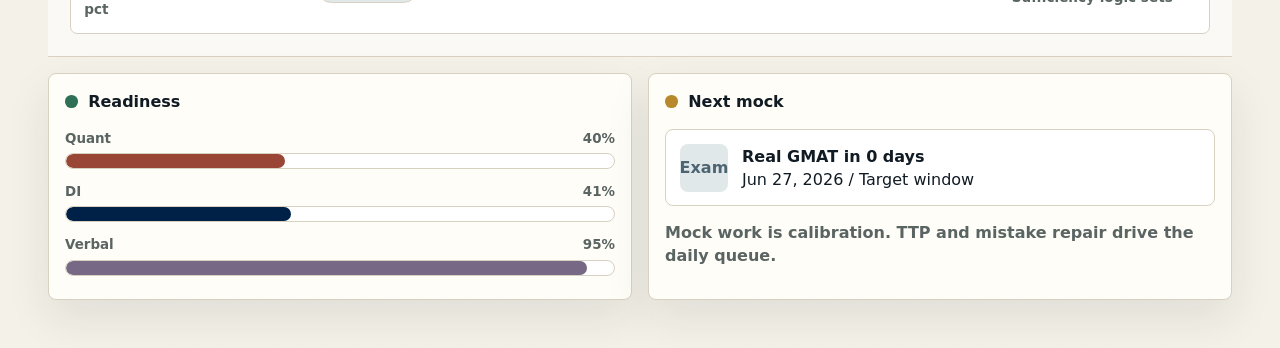
==== commit c8c92229: "Add guided GMAT coach workflow" ====
--- a/index.html
+++ b/index.html
@@ -37,24 +37,28 @@
         <span class="tab-icon" aria-hidden="true">01</span>
         Today
       </button>
+      <button class="tab-button" data-tab="coach" aria-pressed="false">
+        <span class="tab-icon" aria-hidden="true">02</span>
+        Coach
+      </button>
       <button class="tab-button" data-tab="import" aria-pressed="false">
-        <span class="tab-icon" aria-hidden="true">02</span>
+        <span class="tab-icon" aria-hidden="true">03</span>
         Import
       </button>
       <button class="tab-button" data-tab="review" aria-pressed="false">
-        <span class="tab-icon" aria-hidden="true">03</span>
+        <span class="tab-icon" aria-hidden="true">04</span>
         Fix
       </button>
       <button class="tab-button" data-tab="log" aria-pressed="false">
-        <span class="tab-icon" aria-hidden="true">04</span>
+        <span class="tab-icon" aria-hidden="true">05</span>
         Log
       </button>
       <button class="tab-button" data-tab="mocks" aria-pressed="false">
-        <span class="tab-icon" aria-hidden="true">05</span>
+        <span class="tab-icon" aria-hidden="true">06</span>
         Schedule
       </button>
       <button class="tab-button" data-tab="settings" aria-pressed="false">
-        <span class="tab-icon" aria-hidden="true">06</span>
+        <span class="tab-icon" aria-hidden="true">07</span>
         Data
       </button>
     </nav>
@@ -80,6 +84,7 @@
             <ol class="action-list compact-list" id="today-actions"></ol>
             <div class="routine-strip" id="routine-strip"></div>
             <div class="quick-actions">
+              <button class="primary-button warm" type="button" data-start-block>Start Guided Block</button>
               <button class="primary-button" type="button" data-jump="import">Import Result</button>
               <button class="ghost-button" type="button" data-jump="review">Fix Mistakes</button>
             </div>
@@ -163,6 +168,116 @@
             </div>
             <div class="next-mock" id="next-mock"></div>
           </article>
+        </section>
+      </section>
+
+      <section class="tab-panel" id="coach" aria-labelledby="coach-title">
+        <div class="section-title">
+          <div>
+            <p class="eyebrow">Guided block</p>
+            <h2 id="coach-title">Practice cockpit</h2>
+          </div>
+          <button class="primary-button warm" type="button" data-start-block>Load Today's Block</button>
+        </div>
+
+        <div class="coach-layout">
+          <article class="coach-card focus-card">
+            <div class="card-heading">
+              <span class="marker marker-coral"></span>
+              <h3>Now</h3>
+            </div>
+            <div id="coach-focus"></div>
+          </article>
+
+          <article class="coach-card timer-card">
+            <div class="card-heading">
+              <span class="marker marker-green"></span>
+              <h3>Timer</h3>
+            </div>
+            <div class="timer-face" id="block-timer">00:00</div>
+            <div class="button-row timer-buttons">
+              <button class="primary-button" type="button" data-block-action="start">Start</button>
+              <button class="ghost-button" type="button" data-block-action="pause">Pause</button>
+              <button class="ghost-button" type="button" data-block-action="reset">Reset</button>
+            </div>
+            <div class="pace-ladder" id="pace-ladder"></div>
+          </article>
+
+          <article class="coach-card protocol-card">
+            <div class="card-heading">
+              <span class="marker marker-amber"></span>
+              <h3>Exam protocol</h3>
+            </div>
+            <div id="exam-protocol"></div>
+          </article>
+        </div>
+
+        <section class="content-band coach-debrief">
+          <div class="section-title compact">
+            <div>
+              <p class="eyebrow">One-minute debrief</p>
+              <h2>Turn the set into repair</h2>
+            </div>
+            <span class="confidence-pill" id="debrief-status">Waiting</span>
+          </div>
+
+          <form class="data-form debrief-form" id="guided-debrief-form">
+            <div class="inline-fields">
+              <label>
+                Questions
+                <input type="number" name="questions" min="1" max="64" value="15" required>
+              </label>
+              <label>
+                Correct
+                <input type="number" name="correct" min="0" max="64" value="10" required>
+              </label>
+              <label>
+                Uncertain
+                <input type="number" name="uncertain" min="0" max="64" value="0">
+              </label>
+            </div>
+
+            <div class="choice-row" id="debrief-causes" aria-label="Primary failure cause"></div>
+
+            <div class="inline-fields">
+              <label>
+                Difficulty
+                <select name="difficulty">
+                  <option>Hard</option>
+                  <option>Mixed</option>
+                  <option>Medium</option>
+                  <option>Easy</option>
+                </select>
+              </label>
+              <label>
+                Result quality
+                <select name="quality">
+                  <option value="clean">Clean reps</option>
+                  <option value="rushed">Rushed</option>
+                  <option value="slow">Too slow</option>
+                  <option value="messy">Messy setup</option>
+                </select>
+              </label>
+              <label>
+                Minutes
+                <input type="number" name="minutes" min="1" max="180" value="30" required>
+              </label>
+            </div>
+
+            <label>
+              Fix rule
+              <select name="fixRulePreset">
+                <option>Use the 4-step chart read before any DI answer.</option>
+                <option>Name variables before manipulating equations.</option>
+                <option>Write constraints before testing cases.</option>
+                <option>Cap the first approach and spend edits only on high-uncertainty questions.</option>
+                <option>Redo the concept example before more timed volume.</option>
+                <option>Slow the first read and identify the exact ask.</option>
+              </select>
+            </label>
+
+            <button class="primary-button warm" type="submit">Save Debrief And Create Repairs</button>
+          </form>
         </section>
       </section>
 
--- a/styles.css
+++ b/styles.css
@@ -623,6 +623,186 @@
   text-transform: uppercase;
 }
 
+.coach-layout {
+  display: grid;
+  grid-template-columns: minmax(0, 1.15fr) minmax(18rem, 0.7fr) minmax(18rem, 0.8fr);
+  gap: 1rem;
+  align-items: stretch;
+}
+
+.coach-card {
+  display: grid;
+  align-content: start;
+  gap: 0.8rem;
+  padding: 1rem;
+  border: 1px solid var(--line);
+  border-radius: 8px;
+  background: var(--panel);
+  box-shadow: var(--shadow);
+}
+
+.coach-hero {
+  display: grid;
+  gap: 0.3rem;
+  padding: clamp(1rem, 3vw, 1.4rem);
+  border: 1px solid var(--line);
+  border-radius: 8px;
+  background: linear-gradient(135deg, var(--oxford), #173e67);
+  color: var(--white);
+}
+
+.coach-hero span {
+  color: var(--oxford-soft);
+  font-size: 0.74rem;
+  font-weight: 900;
+  text-transform: uppercase;
+}
+
+.coach-hero strong {
+  font-size: clamp(2.1rem, 5vw, 4rem);
+  line-height: 0.95;
+}
+
+.coach-hero p {
+  margin: 0;
+  color: rgba(255, 255, 255, 0.82);
+  font-weight: 800;
+}
+
+.coach-stats {
+  display: grid;
+  grid-template-columns: repeat(4, minmax(0, 1fr));
+  gap: 0.6rem;
+  margin: 0;
+}
+
+.coach-stats div,
+.pace-ladder div {
+  padding: 0.75rem;
+  border: 1px solid var(--line);
+  border-radius: 7px;
+  background: var(--white);
+}
+
+.coach-stats dt {
+  color: var(--muted);
+  font-size: 0.72rem;
+  font-weight: 900;
+  text-transform: uppercase;
+}
+
+.coach-stats dd {
+  margin: 0.2rem 0 0;
+  font-weight: 900;
+}
+
+.coach-warning {
+  padding: 0.8rem;
+  border: 1px solid rgba(153, 70, 54, 0.28);
+  border-radius: 7px;
+  background: var(--coral-soft);
+  color: var(--coral);
+  font-weight: 900;
+}
+
+.timer-card {
+  justify-items: stretch;
+}
+
+.timer-face {
+  display: grid;
+  place-items: center;
+  min-height: 10rem;
+  border-radius: 8px;
+  background: var(--ink);
+  color: var(--white);
+  font-variant-numeric: tabular-nums;
+  font-size: clamp(3.2rem, 8vw, 5.8rem);
+  font-weight: 950;
+  line-height: 1;
+}
+
+.timer-buttons {
+  display: grid;
+  grid-template-columns: repeat(3, minmax(0, 1fr));
+}
+
+.pace-ladder {
+  display: grid;
+  gap: 0.5rem;
+}
+
+.pace-ladder div {
+  display: flex;
+  justify-content: space-between;
+  color: var(--muted);
+  font-weight: 900;
+}
+
+.pace-ladder div.reached {
+  border-color: rgba(0, 33, 71, 0.35);
+  background: var(--oxford-soft);
+  color: var(--oxford);
+}
+
+.protocol-topline {
+  display: grid;
+  gap: 0.15rem;
+  padding: 0.85rem;
+  border: 1px solid var(--line);
+  border-radius: 7px;
+  background: var(--white);
+}
+
+.protocol-topline span {
+  color: var(--muted);
+  font-weight: 800;
+}
+
+.protocol-card ul {
+  display: grid;
+  gap: 0.55rem;
+  margin: 0;
+  padding-left: 1.1rem;
+  color: var(--muted);
+  font-weight: 800;
+}
+
+.coach-debrief {
+  margin-top: 1rem;
+}
+
+.choice-row {
+  display: flex;
+  flex-wrap: wrap;
+  gap: 0.5rem;
+}
+
+.choice-chip input {
+  position: absolute;
+  opacity: 0;
+}
+
+.choice-chip span {
+  display: inline-flex;
+  align-items: center;
+  min-height: 2.45rem;
+  padding: 0.45rem 0.7rem;
+  border: 1px solid var(--line);
+  border-radius: 999px;
+  background: var(--white);
+  color: var(--muted);
+  font-size: 0.84rem;
+  font-weight: 900;
+  cursor: pointer;
+}
+
+.choice-chip input:checked + span {
+  border-color: var(--oxford);
+  background: var(--oxford-soft);
+  color: var(--oxford);
+}
+
 .subtle,
 .muted-copy,
 .status-line {
@@ -1449,6 +1629,7 @@
 @media (max-width: 1050px) {
   .dashboard-grid,
   .learning-grid,
+  .coach-layout,
   .form-grid,
   .import-layout,
   .dream-panel,
@@ -1525,11 +1706,16 @@
   }
 
   .loop-item,
+  .coach-stats,
   .review-actions.reveal-actions,
   .queue-summary {
     grid-template-columns: 1fr;
   }
 
+  .timer-buttons {
+    grid-template-columns: 1fr;
+  }
+
   .flashcard-stage {
     min-height: auto;
   }
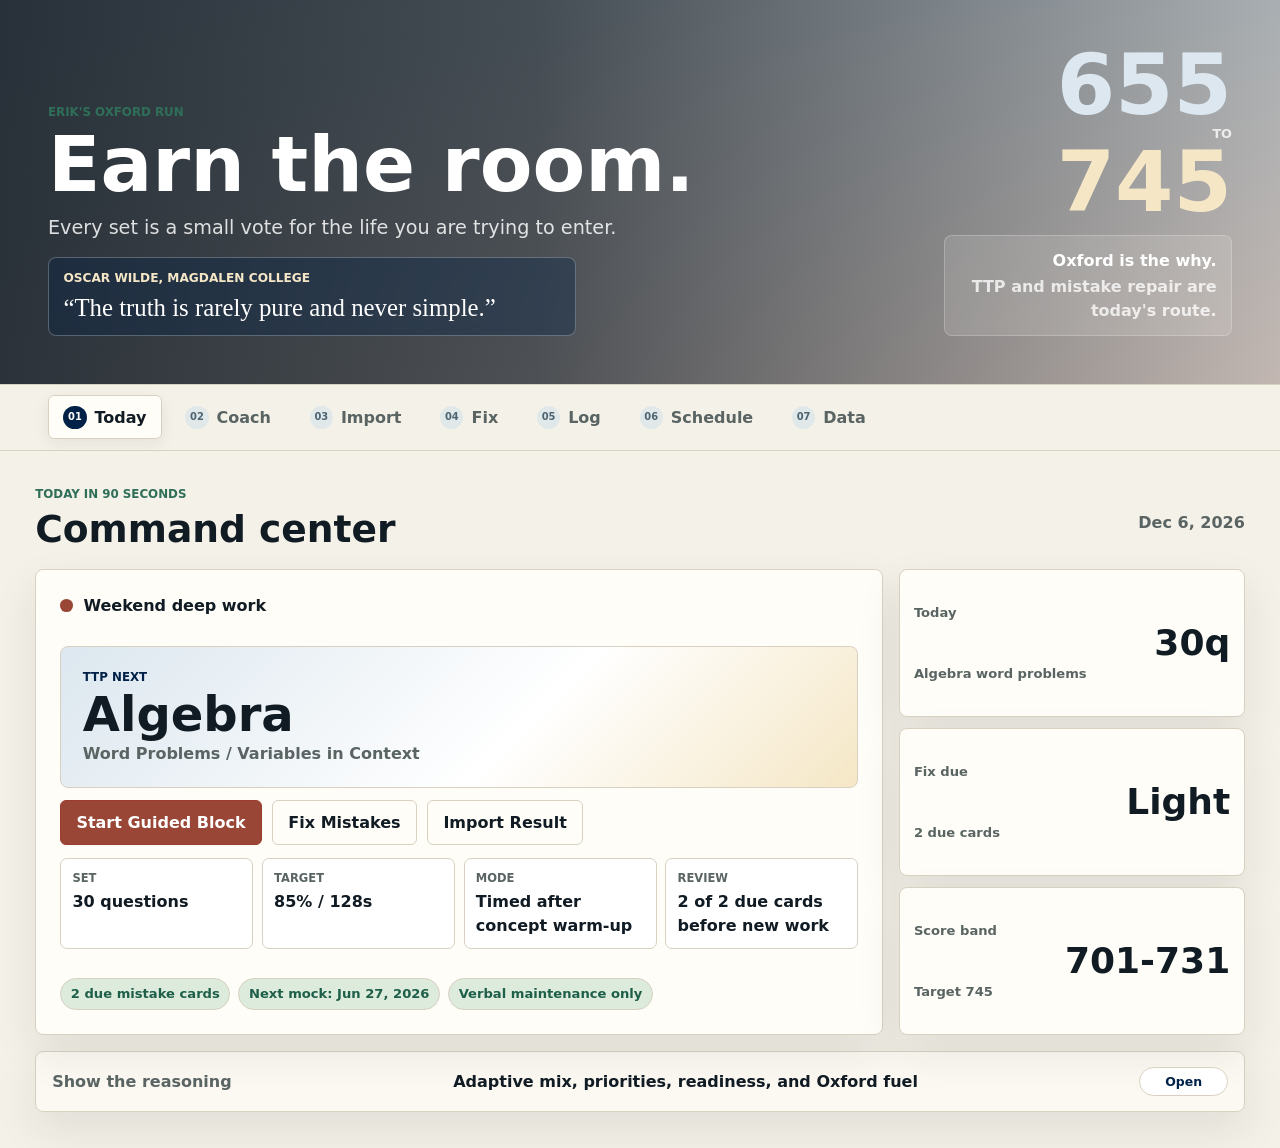
==== commit 33c813e4: "Simplify GMAT dashboard layout" ====
--- a/index.html
+++ b/index.html
@@ -80,18 +80,24 @@
               <h3 id="today-mode">Loading</h3>
             </div>
             <div class="assignment-hero" id="assignment-hero"></div>
+            <div class="quick-actions">
+              <button class="primary-button warm" type="button" data-start-block>Start Guided Block</button>
+              <button class="ghost-button" type="button" data-jump="review">Fix Mistakes</button>
+              <button class="ghost-button" type="button" data-jump="import">Import Result</button>
+            </div>
             <dl class="assignment-spec" id="assignment-spec"></dl>
             <ol class="action-list compact-list" id="today-actions"></ol>
             <div class="routine-strip" id="routine-strip"></div>
-            <div class="quick-actions">
-              <button class="primary-button warm" type="button" data-start-block>Start Guided Block</button>
-              <button class="primary-button" type="button" data-jump="import">Import Result</button>
-              <button class="ghost-button" type="button" data-jump="review">Fix Mistakes</button>
-            </div>
           </article>
 
           <div class="metric-grid" id="metric-grid"></div>
         </div>
+
+        <details class="detail-drawer">
+          <summary>
+            <span>Show the reasoning</span>
+            <strong>Adaptive mix, priorities, readiness, and Oxford fuel</strong>
+          </summary>
 
         <section class="learning-grid" aria-label="Learning engine">
           <article class="engine-card">
@@ -169,6 +175,7 @@
             <div class="next-mock" id="next-mock"></div>
           </article>
         </section>
+        </details>
       </section>
 
       <section class="tab-panel" id="coach" aria-labelledby="coach-title">
@@ -203,13 +210,13 @@
             <div class="pace-ladder" id="pace-ladder"></div>
           </article>
 
-          <article class="coach-card protocol-card">
-            <div class="card-heading">
+          <details class="coach-card protocol-card">
+            <summary class="card-heading">
               <span class="marker marker-amber"></span>
               <h3>Exam protocol</h3>
-            </div>
+            </summary>
             <div id="exam-protocol"></div>
-          </article>
+          </details>
         </div>
 
         <section class="content-band coach-debrief">
@@ -237,7 +244,10 @@
               </label>
             </div>
 
-            <div class="choice-row" id="debrief-causes" aria-label="Primary failure cause"></div>
+            <label>
+              Primary cause
+              <select name="failureCause" id="debrief-cause-select"></select>
+            </label>
 
             <div class="inline-fields">
               <label>
--- a/styles.css
+++ b/styles.css
@@ -54,7 +54,7 @@
   gap: 2rem;
   align-items: end;
   padding: clamp(1.25rem, 4vw, 3rem);
-  min-height: 54vh;
+  min-height: clamp(20rem, 36vh, 28rem);
   border-bottom: 1px solid var(--line);
   background:
     linear-gradient(90deg, rgba(17, 27, 36, 0.88) 0%, rgba(17, 27, 36, 0.72) 42%, rgba(17, 27, 36, 0.18) 100%),
@@ -85,7 +85,7 @@
 
 h1 {
   margin-bottom: 0.8rem;
-  font-size: clamp(3.1rem, 7vw, 6.8rem);
+  font-size: clamp(2.8rem, 6vw, 5rem);
   line-height: 0.96;
   max-width: 13ch;
 }
@@ -112,8 +112,8 @@
   display: grid;
   gap: 0.35rem;
   max-width: 33rem;
-  margin-top: 1.15rem;
-  padding: 0.9rem 1rem;
+  margin-top: 0.9rem;
+  padding: 0.75rem 0.9rem;
   border: 1px solid rgba(255, 255, 255, 0.26);
   border-radius: 8px;
   background: rgba(0, 33, 71, 0.34);
@@ -200,6 +200,11 @@
   border-bottom: 1px solid var(--line);
   background: rgba(244, 241, 232, 0.94);
   backdrop-filter: blur(14px);
+  scrollbar-width: none;
+}
+
+.tabbar::-webkit-scrollbar {
+  display: none;
 }
 
 .tab-button {
@@ -241,7 +246,7 @@
 }
 
 main {
-  padding: clamp(1rem, 4vw, 3rem);
+  padding: clamp(1rem, 3vw, 2.2rem);
 }
 
 .tab-panel {
@@ -271,7 +276,7 @@
 
 .dashboard-grid {
   display: grid;
-  grid-template-columns: minmax(0, 1.4fr) minmax(18rem, 0.8fr);
+  grid-template-columns: minmax(0, 1.35fr) minmax(16rem, 0.55fr);
   gap: 1rem;
   align-items: stretch;
 }
@@ -292,14 +297,14 @@
 }
 
 .today-card {
-  min-height: 23rem;
+  min-height: 0;
   padding: clamp(1rem, 3vw, 1.5rem);
 }
 
 .assignment-card {
   display: grid;
   align-content: start;
-  gap: 1rem;
+  gap: 0.8rem;
 }
 
 .assignment-hero {
@@ -330,13 +335,13 @@
 
 .assignment-spec {
   display: grid;
-  grid-template-columns: repeat(5, minmax(0, 1fr));
+  grid-template-columns: repeat(4, minmax(0, 1fr));
   gap: 0.55rem;
   margin: 0;
 }
 
 .assignment-spec div {
-  min-height: 5rem;
+  min-height: 4.25rem;
   padding: 0.7rem;
   border: 1px solid var(--line);
   border-radius: 7px;
@@ -387,13 +392,13 @@
 
 .action-list {
   display: grid;
-  gap: 0.75rem;
+  gap: 0.55rem;
   margin: 0;
   padding-left: 1.3rem;
 }
 
 .action-list li {
-  padding: 0.85rem 0.95rem;
+  padding: 0.65rem 0.75rem;
   border: 1px solid var(--line);
   border-radius: 7px;
   background: var(--white);
@@ -412,6 +417,10 @@
   grid-template-columns: repeat(3, minmax(0, 1fr));
   padding-left: 0;
   list-style-position: inside;
+}
+
+#today-actions {
+  display: none;
 }
 
 .routine-strip {
@@ -438,6 +447,7 @@
   display: flex;
   flex-wrap: wrap;
   gap: 0.65rem;
+  align-items: center;
 }
 
 .dream-panel {
@@ -517,13 +527,17 @@
 
 .metric-grid {
   display: grid;
-  grid-template-columns: repeat(2, minmax(0, 1fr));
-  gap: 1rem;
+  grid-template-columns: 1fr;
+  gap: 0.65rem;
 }
 
 .metric-card {
-  min-height: 10.9rem;
-  padding: 1rem;
+  display: grid;
+  grid-template-columns: minmax(0, 1fr) auto;
+  gap: 0.2rem 0.8rem;
+  align-items: center;
+  min-height: 0;
+  padding: 0.85rem;
 }
 
 .metric-label,
@@ -536,9 +550,72 @@
 
 .metric-value {
   display: block;
-  margin: 0.6rem 0;
-  font-size: clamp(2rem, 4vw, 3.1rem);
+  grid-column: 2;
+  grid-row: 1 / span 2;
+  margin: 0;
+  font-size: clamp(1.45rem, 3vw, 2.25rem);
   line-height: 1;
+}
+
+.metric-note {
+  max-width: 16rem;
+}
+
+.detail-drawer {
+  margin-top: 1rem;
+  border: 1px solid var(--line);
+  border-radius: 8px;
+  background: rgba(255, 253, 247, 0.72);
+  box-shadow: var(--shadow);
+}
+
+.detail-drawer > summary {
+  display: flex;
+  align-items: center;
+  justify-content: space-between;
+  gap: 1rem;
+  padding: 0.95rem 1rem;
+  color: var(--muted);
+  font-weight: 850;
+  list-style: none;
+  cursor: pointer;
+}
+
+.detail-drawer > summary::-webkit-details-marker,
+.coach-card > summary::-webkit-details-marker {
+  display: none;
+}
+
+.detail-drawer > summary::after {
+  content: "Open";
+  flex: 0 0 auto;
+  min-width: 4.3rem;
+  padding: 0.28rem 0.55rem;
+  border: 1px solid var(--line);
+  border-radius: 999px;
+  background: var(--white);
+  color: var(--oxford);
+  text-align: center;
+  font-size: 0.78rem;
+  font-weight: 900;
+}
+
+.detail-drawer[open] > summary::after {
+  content: "Hide";
+}
+
+.detail-drawer > summary strong {
+  color: var(--ink);
+}
+
+.detail-drawer > .learning-grid {
+  margin: 0 1rem 1rem;
+}
+
+.detail-drawer > .dream-panel,
+.detail-drawer > .content-band,
+.detail-drawer > .split-layout {
+  margin: 1rem;
 }
 
 .learning-grid {
@@ -625,7 +702,7 @@
 
 .coach-layout {
   display: grid;
-  grid-template-columns: minmax(0, 1.15fr) minmax(18rem, 0.7fr) minmax(18rem, 0.8fr);
+  grid-template-columns: minmax(0, 1fr) minmax(17rem, 0.48fr);
   gap: 1rem;
   align-items: stretch;
 }
@@ -644,7 +721,7 @@
 .coach-hero {
   display: grid;
   gap: 0.3rem;
-  padding: clamp(1rem, 3vw, 1.4rem);
+  padding: clamp(1rem, 2.5vw, 1.25rem);
   border: 1px solid var(--line);
   border-radius: 8px;
   background: linear-gradient(135deg, var(--oxford), #173e67);
@@ -659,7 +736,7 @@
 }
 
 .coach-hero strong {
-  font-size: clamp(2.1rem, 5vw, 4rem);
+  font-size: clamp(1.9rem, 4vw, 3.2rem);
   line-height: 0.95;
 }
 
@@ -671,7 +748,7 @@
 
 .coach-stats {
   display: grid;
-  grid-template-columns: repeat(4, minmax(0, 1fr));
+  grid-template-columns: repeat(3, minmax(0, 1fr));
   gap: 0.6rem;
   margin: 0;
 }
@@ -712,12 +789,12 @@
 .timer-face {
   display: grid;
   place-items: center;
-  min-height: 10rem;
+  min-height: 8.5rem;
   border-radius: 8px;
   background: var(--ink);
   color: var(--white);
   font-variant-numeric: tabular-nums;
-  font-size: clamp(3.2rem, 8vw, 5.8rem);
+  font-size: clamp(2.8rem, 7vw, 4.8rem);
   font-weight: 950;
   line-height: 1;
 }
@@ -766,6 +843,32 @@
   padding-left: 1.1rem;
   color: var(--muted);
   font-weight: 800;
+}
+
+.protocol-card {
+  grid-column: 1 / -1;
+}
+
+.protocol-card > summary.card-heading {
+  margin-bottom: 0;
+  list-style: none;
+  cursor: pointer;
+}
+
+.protocol-card[open] > summary.card-heading {
+  margin-bottom: 0.8rem;
+}
+
+.protocol-card > summary.card-heading::after {
+  content: "Open rules";
+  margin-left: auto;
+  color: var(--oxford);
+  font-size: 0.78rem;
+  font-weight: 900;
+}
+
+.protocol-card[open] > summary.card-heading::after {
+  content: "Hide rules";
 }
 
 .coach-debrief {
@@ -1650,7 +1753,7 @@
 @media (max-width: 760px) {
   .app-header {
     grid-template-columns: 1fr;
-    min-height: 34rem;
+    min-height: 24rem;
     align-content: end;
   }
 
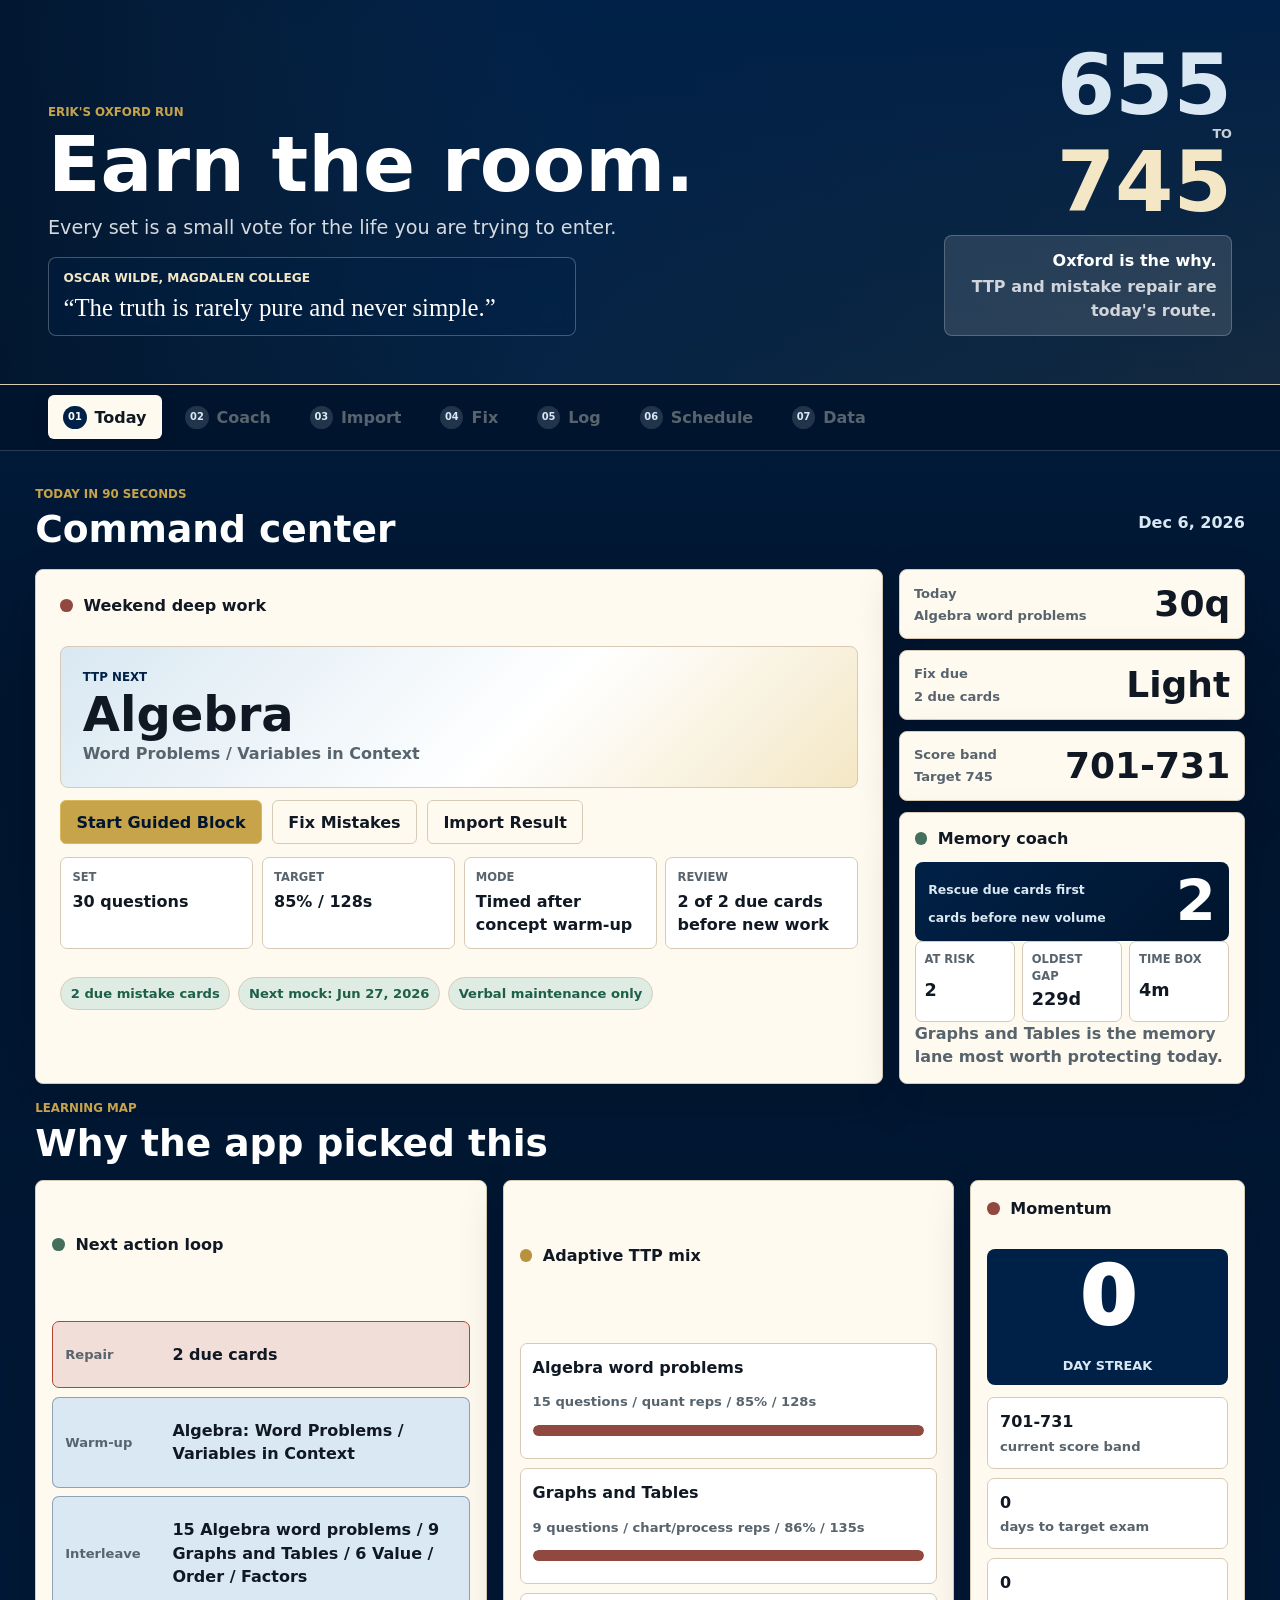
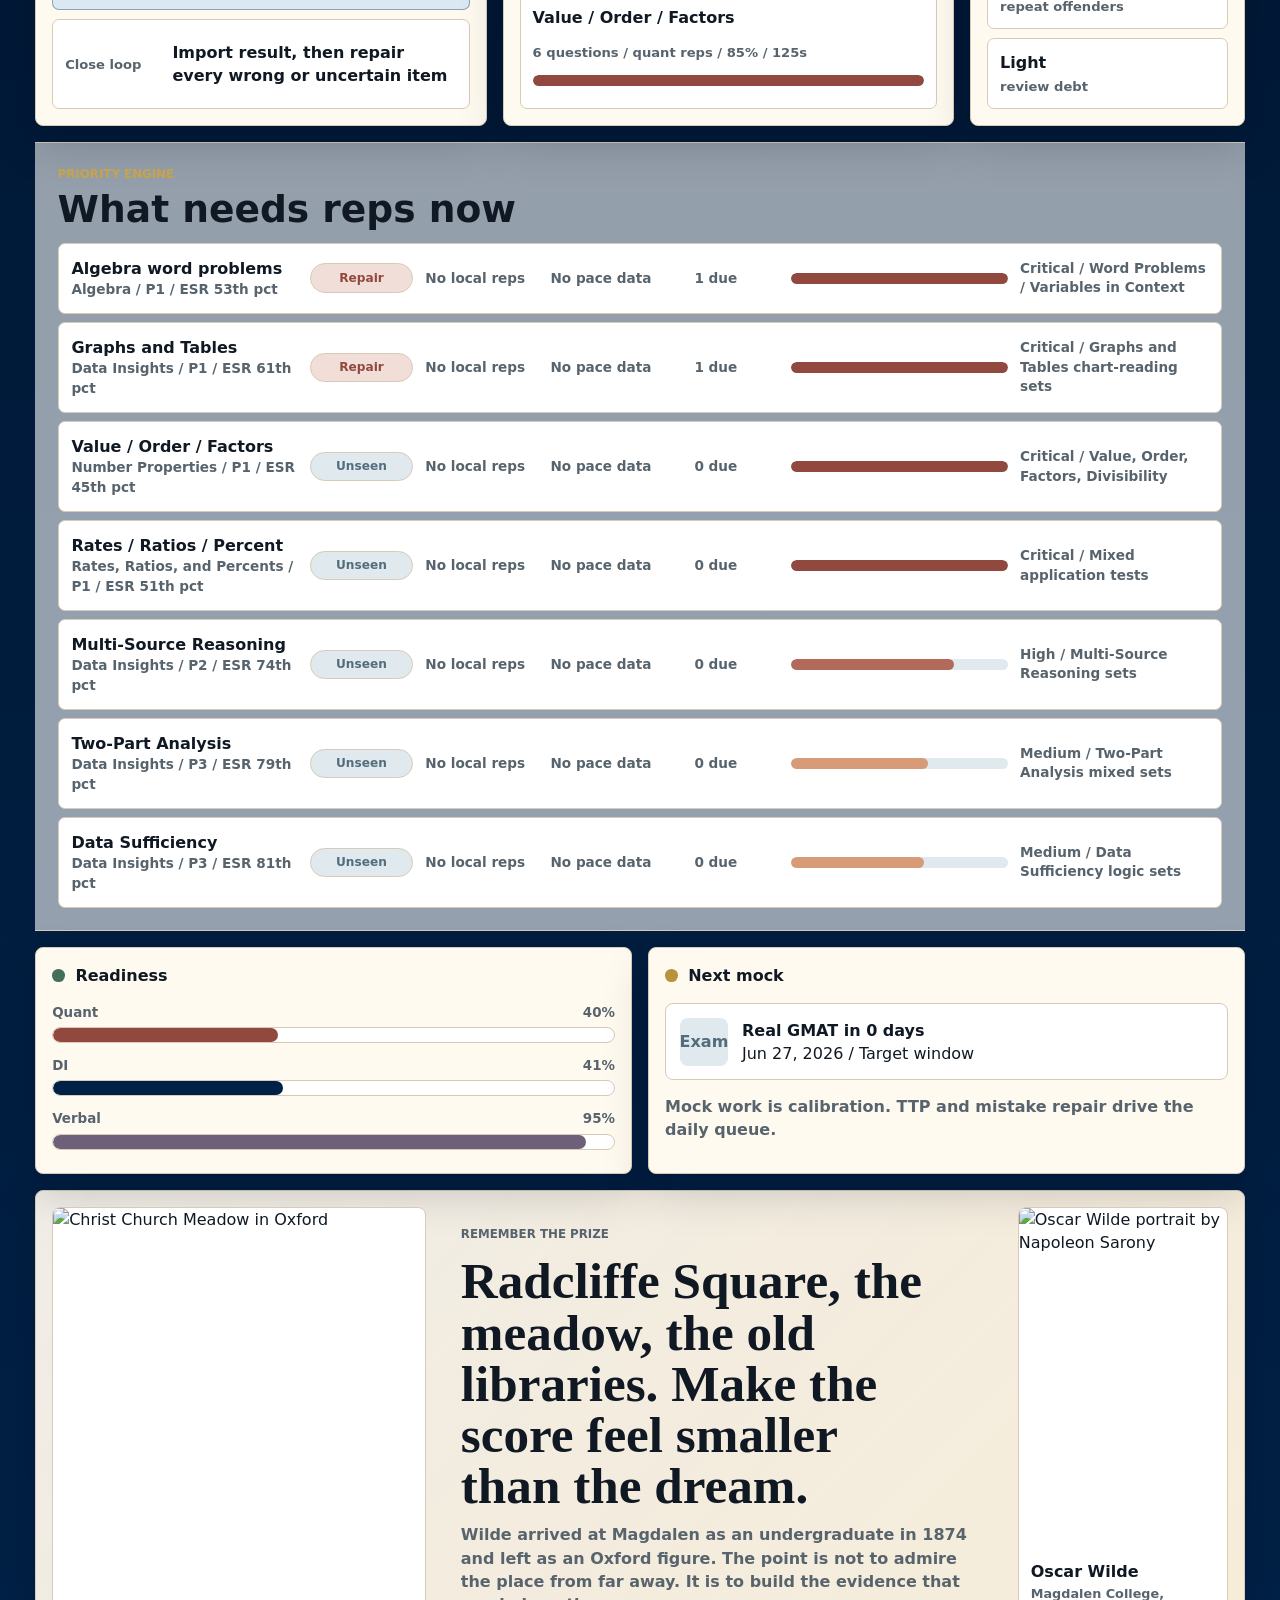
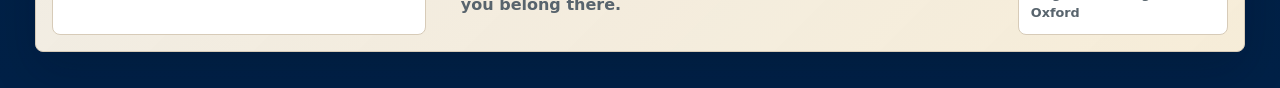
==== commit 16dc1ba4: "Add memory coach and Oxford blue layout" ====
--- a/index.html
+++ b/index.html
@@ -90,92 +90,103 @@
             <div class="routine-strip" id="routine-strip"></div>
           </article>
 
-          <div class="metric-grid" id="metric-grid"></div>
-        </div>
-
-        <details class="detail-drawer">
-          <summary>
-            <span>Show the reasoning</span>
-            <strong>Adaptive mix, priorities, readiness, and Oxford fuel</strong>
-          </summary>
-
-        <section class="learning-grid" aria-label="Learning engine">
-          <article class="engine-card">
-            <div class="card-heading">
-              <span class="marker marker-green"></span>
-              <h3>Next action loop</h3>
-            </div>
-            <div class="loop-list" id="next-step-list"></div>
-          </article>
-          <article class="engine-card">
-            <div class="card-heading">
-              <span class="marker marker-amber"></span>
-              <h3>Adaptive TTP mix</h3>
-            </div>
-            <div class="mix-list" id="adaptive-mix"></div>
-          </article>
-          <article class="engine-card">
-            <div class="card-heading">
-              <span class="marker marker-coral"></span>
-              <h3>Momentum</h3>
-            </div>
-            <div class="momentum-card" id="momentum-card"></div>
-          </article>
+          <aside class="status-column">
+            <div class="metric-grid" id="metric-grid"></div>
+            <article class="memory-card">
+              <div class="card-heading">
+                <span class="marker marker-green"></span>
+                <h3>Memory coach</h3>
+              </div>
+              <div id="memory-coach"></div>
+            </article>
+          </aside>
+        </div>
+
+        <section class="insight-sections" aria-label="Learning map">
+          <div class="section-title compact insight-title">
+            <div>
+              <p class="eyebrow">Learning map</p>
+              <h2>Why the app picked this</h2>
+            </div>
+          </div>
+
+          <section class="learning-grid" aria-label="Learning engine">
+            <article class="engine-card">
+              <div class="card-heading">
+                <span class="marker marker-green"></span>
+                <h3>Next action loop</h3>
+              </div>
+              <div class="loop-list" id="next-step-list"></div>
+            </article>
+            <article class="engine-card">
+              <div class="card-heading">
+                <span class="marker marker-amber"></span>
+                <h3>Adaptive TTP mix</h3>
+              </div>
+              <div class="mix-list" id="adaptive-mix"></div>
+            </article>
+            <article class="engine-card">
+              <div class="card-heading">
+                <span class="marker marker-coral"></span>
+                <h3>Momentum</h3>
+              </div>
+              <div class="momentum-card" id="momentum-card"></div>
+            </article>
+          </section>
+
+          <section class="content-band">
+            <div class="section-title compact">
+              <div>
+                <p class="eyebrow">Priority engine</p>
+                <h2>What needs reps now</h2>
+              </div>
+            </div>
+            <div class="topic-table" id="topic-table"></div>
+          </section>
+
+          <section class="split-layout">
+            <article class="chart-card">
+              <div class="card-heading">
+                <span class="marker marker-green"></span>
+                <h3>Readiness</h3>
+              </div>
+              <div class="readiness-chart" id="readiness-chart"></div>
+            </article>
+            <article class="chart-card">
+              <div class="card-heading">
+                <span class="marker marker-amber"></span>
+                <h3>Next mock</h3>
+              </div>
+              <div class="next-mock" id="next-mock"></div>
+            </article>
+          </section>
+
+          <section class="dream-panel" aria-label="Oxford motivation">
+            <div class="dream-image">
+              <img
+                src="https://upload.wikimedia.org/wikipedia/commons/9/95/The_Christ_Church_Meadow_from_the_south_east.jpg"
+                alt="Christ Church Meadow in Oxford"
+              >
+            </div>
+            <div class="dream-copy">
+              <p class="eyebrow">Remember the prize</p>
+              <h2>Radcliffe Square, the meadow, the old libraries. Make the score feel smaller than the dream.</h2>
+              <p>
+                Wilde arrived at Magdalen as an undergraduate in 1874 and left as an Oxford figure. The point is not to admire the place from far away. It is to build the evidence that you belong there.
+              </p>
+            </div>
+            <figure class="alumni-card">
+              <img
+                src="https://upload.wikimedia.org/wikipedia/commons/e/e6/Oscar_Wilde_portrait_by_Napoleon_Sarony_-_albumen.jpg"
+                alt="Oscar Wilde portrait by Napoleon Sarony"
+              >
+              <figcaption>
+                <strong>Oscar Wilde</strong>
+                <span>Magdalen College, Oxford</span>
+              </figcaption>
+            </figure>
+          </section>
         </section>
-
-        <section class="dream-panel" aria-label="Oxford motivation">
-          <div class="dream-image">
-            <img
-              src="https://upload.wikimedia.org/wikipedia/commons/9/95/The_Christ_Church_Meadow_from_the_south_east.jpg"
-              alt="Christ Church Meadow in Oxford"
-            >
-          </div>
-          <div class="dream-copy">
-            <p class="eyebrow">Remember the prize</p>
-            <h2>Radcliffe Square, the meadow, the old libraries. Make the score feel smaller than the dream.</h2>
-            <p>
-              Wilde arrived at Magdalen as an undergraduate in 1874 and left as an Oxford figure. The point is not to admire the place from far away. It is to build the evidence that you belong there.
-            </p>
-          </div>
-          <figure class="alumni-card">
-            <img
-              src="https://upload.wikimedia.org/wikipedia/commons/e/e6/Oscar_Wilde_portrait_by_Napoleon_Sarony_-_albumen.jpg"
-              alt="Oscar Wilde portrait by Napoleon Sarony"
-            >
-            <figcaption>
-              <strong>Oscar Wilde</strong>
-              <span>Magdalen College, Oxford</span>
-            </figcaption>
-          </figure>
-        </section>
-
-        <section class="content-band">
-          <div class="section-title compact">
-            <div>
-              <p class="eyebrow">Priority engine</p>
-              <h2>What needs reps now</h2>
-            </div>
-          </div>
-          <div class="topic-table" id="topic-table"></div>
-        </section>
-
-        <section class="split-layout">
-          <article class="chart-card">
-            <div class="card-heading">
-              <span class="marker marker-green"></span>
-              <h3>Readiness</h3>
-            </div>
-            <div class="readiness-chart" id="readiness-chart"></div>
-          </article>
-          <article class="chart-card">
-            <div class="card-heading">
-              <span class="marker marker-amber"></span>
-              <h3>Next mock</h3>
-            </div>
-            <div class="next-mock" id="next-mock"></div>
-          </article>
-        </section>
-        </details>
       </section>
 
       <section class="tab-panel" id="coach" aria-labelledby="coach-title">
--- a/styles.css
+++ b/styles.css
@@ -1,25 +1,28 @@
 :root {
-  --paper: #f4f1e8;
-  --panel: #fffdf7;
-  --ink: #111b24;
-  --muted: #596463;
-  --line: #d8d1c2;
+  --paper: #002147;
+  --panel: #fffaf0;
+  --ink: #101923;
+  --muted: #58646d;
+  --line: #d7cbb8;
   --oxford: #002147;
-  --oxford-soft: #dce7ef;
-  --mauve: #776885;
-  --peach: #e08d79;
-  --potters: #ed9390;
-  --dusk: #c4a29e;
-  --green: #2f6f58;
-  --green-soft: #dcebdc;
-  --coral: #994636;
-  --coral-soft: #f1ded7;
-  --amber: #b8892c;
-  --amber-soft: #f5e7c6;
-  --steel: #4d6472;
-  --steel-soft: #e1e8ea;
+  --oxford-deep: #00152e;
+  --oxford-soft: #d9e8f2;
+  --mauve: #6f607a;
+  --peach: #d79b78;
+  --potters: #b46a5b;
+  --dusk: #c8b9a7;
+  --green: #436f5b;
+  --green-soft: #dfece3;
+  --coral: #91483e;
+  --coral-soft: #f2ded8;
+  --amber: #b8923c;
+  --amber-soft: #f4e7c5;
+  --gold: #c7a34a;
+  --gold-soft: #f6edcf;
+  --steel: #536d7d;
+  --steel-soft: #dfe9ee;
   --white: #ffffff;
-  --shadow: 0 18px 45px rgba(23, 32, 28, 0.09);
+  --shadow: 0 18px 45px rgba(0, 10, 28, 0.18);
   color-scheme: light;
 }
 
@@ -30,8 +33,8 @@
 body {
   margin: 0;
   background:
-    linear-gradient(180deg, rgba(255, 253, 247, 0.82), rgba(244, 241, 232, 0.35) 28rem),
-    var(--paper);
+    radial-gradient(circle at 12% 0%, rgba(217, 232, 242, 0.18), transparent 28rem),
+    linear-gradient(180deg, var(--oxford) 0%, var(--oxford-deep) 45rem, var(--oxford) 100%);
   color: var(--ink);
   font-family: Inter, ui-sans-serif, system-ui, -apple-system, BlinkMacSystemFont, "Segoe UI", sans-serif;
   line-height: 1.45;
@@ -57,8 +60,8 @@
   min-height: clamp(20rem, 36vh, 28rem);
   border-bottom: 1px solid var(--line);
   background:
-    linear-gradient(90deg, rgba(17, 27, 36, 0.88) 0%, rgba(17, 27, 36, 0.72) 42%, rgba(17, 27, 36, 0.18) 100%),
-    linear-gradient(180deg, rgba(0, 33, 71, 0.2), rgba(159, 64, 53, 0.14)),
+    linear-gradient(90deg, rgba(0, 21, 46, 0.92) 0%, rgba(0, 33, 71, 0.78) 42%, rgba(0, 33, 71, 0.22) 100%),
+    linear-gradient(180deg, rgba(0, 33, 71, 0.24), rgba(199, 163, 74, 0.12)),
     url("https://upload.wikimedia.org/wikipedia/commons/thumb/1/1a/Oxford_-_Radcliffe_Square_-_View_South_towards_University_Church_of_St_Mary_the_Virgin_along_%28right%29_the_Radcliffe_Camera_1737-48_by_James_Gibbs_%26_%28left%29_All_Souls_College_1438.jpg/1280px-Oxford_-_Radcliffe_Square_-_View_South_towards_University_Church_of_St_Mary_the_Virgin_along_%28right%29_the_Radcliffe_Camera_1737-48_by_James_Gibbs_%26_%28left%29_All_Souls_College_1438.jpg") center / cover;
   color: var(--white);
 }
@@ -69,7 +72,7 @@
 
 .eyebrow {
   margin: 0 0 0.45rem;
-  color: var(--green);
+  color: var(--gold);
   font-size: 0.74rem;
   font-weight: 800;
   letter-spacing: 0;
@@ -197,8 +200,8 @@
   gap: 0.5rem;
   overflow-x: auto;
   padding: 0.65rem clamp(1rem, 4vw, 3rem);
-  border-bottom: 1px solid var(--line);
-  background: rgba(244, 241, 232, 0.94);
+  border-bottom: 1px solid rgba(217, 232, 242, 0.18);
+  background: rgba(0, 21, 46, 0.94);
   backdrop-filter: blur(14px);
   scrollbar-width: none;
 }
@@ -222,10 +225,10 @@
 }
 
 .tab-button.active {
-  border-color: var(--line);
+  border-color: rgba(255, 255, 255, 0.34);
   background: var(--panel);
   color: var(--ink);
-  box-shadow: 0 5px 16px rgba(23, 32, 28, 0.07);
+  box-shadow: 0 5px 16px rgba(0, 10, 28, 0.18);
 }
 
 .tab-icon {
@@ -234,8 +237,8 @@
   width: 1.45rem;
   height: 1.45rem;
   border-radius: 50%;
-  background: var(--steel-soft);
-  color: var(--steel);
+  background: rgba(217, 232, 242, 0.15);
+  color: var(--oxford-soft);
   font-size: 0.62rem;
   font-weight: 900;
 }
@@ -265,6 +268,19 @@
   margin-bottom: 1.2rem;
 }
 
+.tab-panel > .section-title {
+  color: var(--white);
+}
+
+.tab-panel > .section-title h2 {
+  color: var(--white);
+}
+
+.tab-panel > .section-title .today-date,
+.tab-panel > .section-title .subtle {
+  color: var(--oxford-soft);
+}
+
 .section-title.compact {
   margin-bottom: 0.85rem;
 }
@@ -283,6 +299,7 @@
 
 .today-card,
 .metric-card,
+.memory-card,
 .chart-card,
 .data-form,
 .import-card,
@@ -531,6 +548,12 @@
   gap: 0.65rem;
 }
 
+.status-column {
+  display: grid;
+  gap: 0.65rem;
+  align-content: start;
+}
+
 .metric-card {
   display: grid;
   grid-template-columns: minmax(0, 1fr) auto;
@@ -561,6 +584,83 @@
   max-width: 16rem;
 }
 
+.memory-card {
+  display: grid;
+  gap: 0.75rem;
+  padding: 0.9rem;
+}
+
+.memory-card .card-heading {
+  margin-bottom: 0;
+}
+
+.memory-hero {
+  display: grid;
+  grid-template-columns: minmax(0, 1fr) auto;
+  gap: 0.25rem 0.75rem;
+  align-items: end;
+  padding: 0.85rem;
+  border-radius: 8px;
+  background: linear-gradient(135deg, var(--oxford), var(--oxford-deep));
+  color: var(--white);
+}
+
+.memory-hero span,
+.memory-hero em {
+  color: var(--oxford-soft);
+  font-size: 0.78rem;
+  font-style: normal;
+  font-weight: 900;
+}
+
+.memory-hero strong {
+  grid-column: 2;
+  grid-row: 1 / span 2;
+  font-size: clamp(2.5rem, 5vw, 3.6rem);
+  line-height: 0.9;
+}
+
+.memory-facts {
+  display: grid;
+  grid-template-columns: repeat(3, minmax(0, 1fr));
+  gap: 0.45rem;
+}
+
+.memory-facts div {
+  display: grid;
+  gap: 0.15rem;
+  padding: 0.55rem;
+  border: 1px solid var(--line);
+  border-radius: 7px;
+  background: var(--white);
+}
+
+.memory-facts span {
+  color: var(--muted);
+  font-size: 0.72rem;
+  font-weight: 900;
+  text-transform: uppercase;
+}
+
+.memory-facts strong {
+  font-size: 1.1rem;
+}
+
+.memory-card p {
+  margin: 0;
+  color: var(--muted);
+  font-weight: 800;
+}
+
+.insight-sections {
+  margin-top: 1rem;
+}
+
+.insight-title,
+.insight-title h2 {
+  color: var(--white);
+}
+
 .detail-drawer {
   margin-top: 1rem;
   border: 1px solid var(--line);
@@ -575,7 +675,7 @@
   justify-content: space-between;
   gap: 1rem;
   padding: 0.95rem 1rem;
-  color: var(--muted);
+  color: rgba(255, 255, 255, 0.7);
   font-weight: 850;
   list-style: none;
   cursor: pointer;
@@ -1277,21 +1377,29 @@
 
 .primary-button,
 .ghost-button {
+  display: inline-flex;
+  align-items: center;
+  justify-content: center;
   min-height: 2.75rem;
+  min-width: 7.2rem;
   border-radius: 6px;
   padding: 0.6rem 0.95rem;
   font-weight: 900;
+  line-height: 1.1;
+  text-align: center;
+  white-space: nowrap;
 }
 
 .primary-button {
-  border: 1px solid #001a37;
+  border: 1px solid var(--oxford-deep);
   background: var(--oxford);
   color: var(--white);
 }
 
 .primary-button.warm {
-  border-color: #9b3d2d;
-  background: var(--coral);
+  border-color: #d8b75d;
+  background: var(--gold);
+  color: var(--oxford-deep);
 }
 
 .ghost-button {
@@ -1301,7 +1409,7 @@
 }
 
 .ghost-button.danger {
-  color: #963827;
+  color: var(--coral);
 }
 
 .file-button {
@@ -1772,6 +1880,7 @@
   }
 
   .metric-grid,
+  .memory-facts,
   .review-grid {
     grid-template-columns: 1fr;
   }
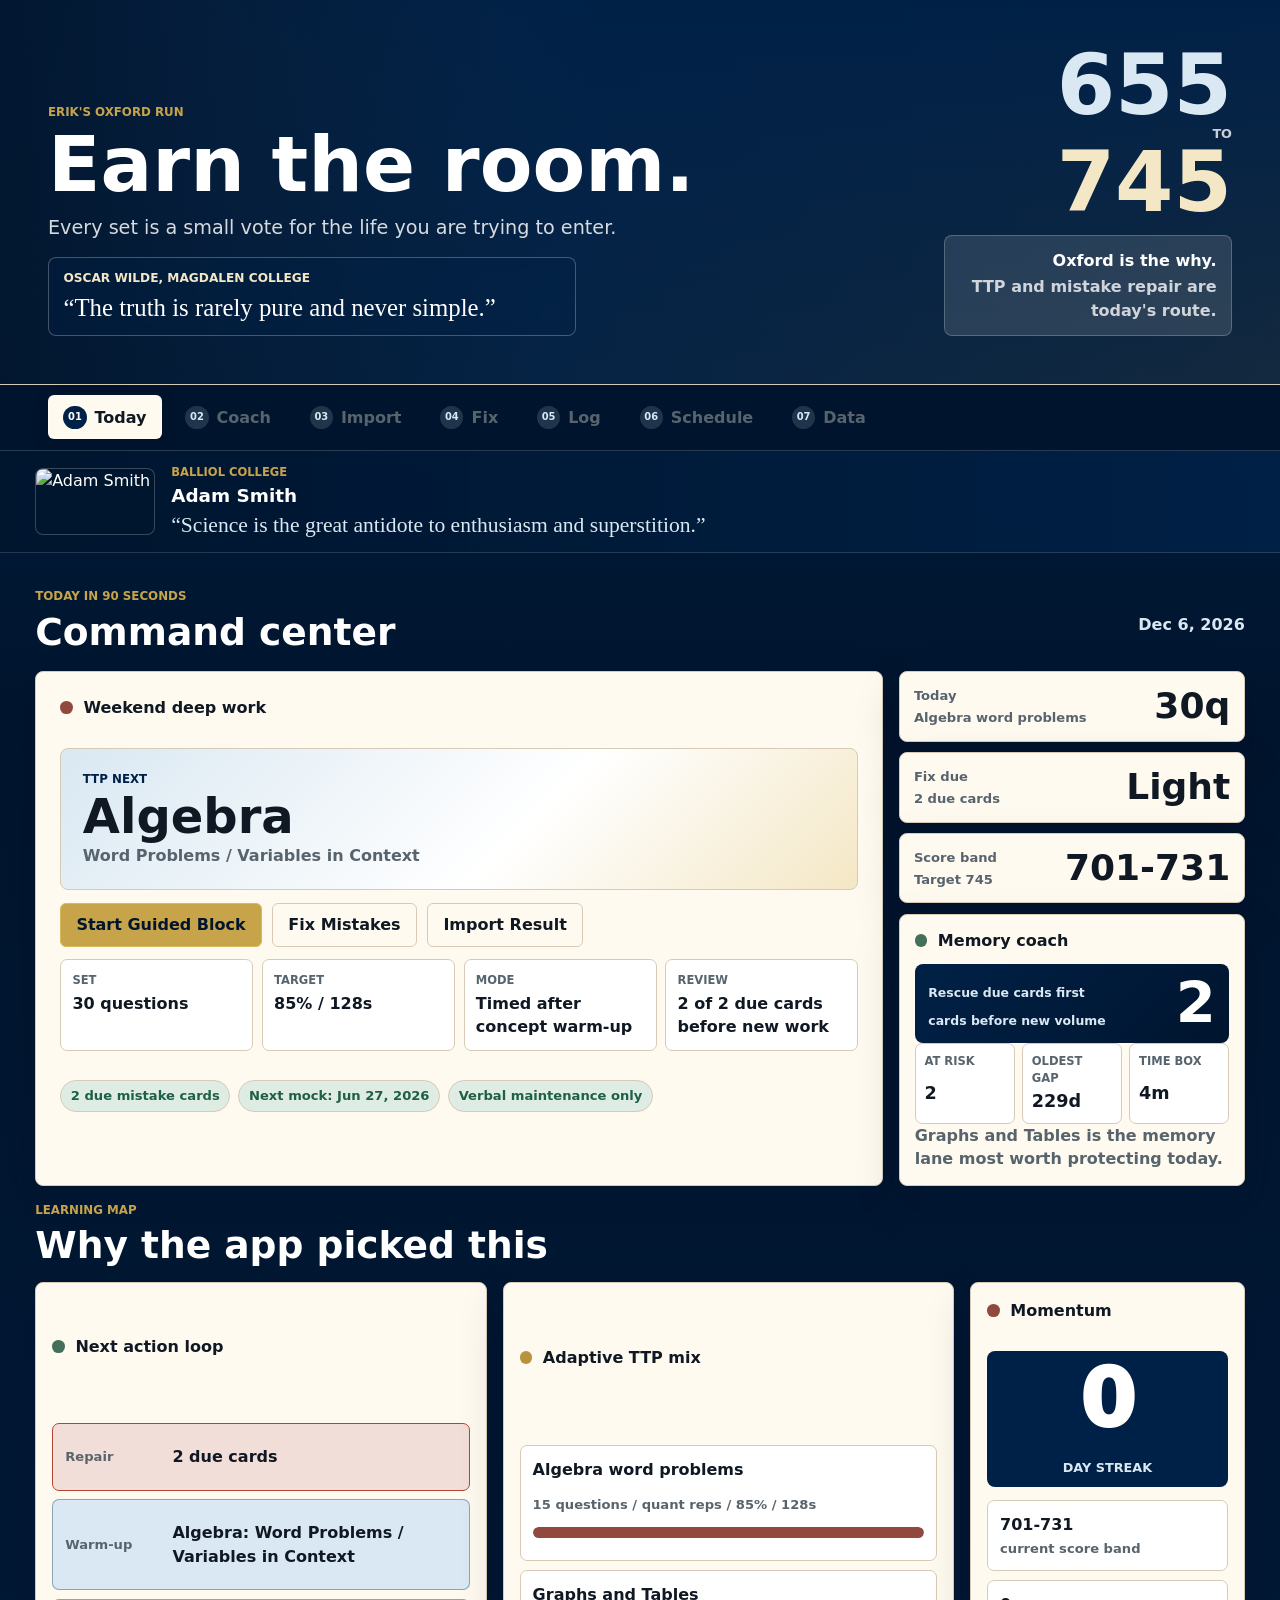
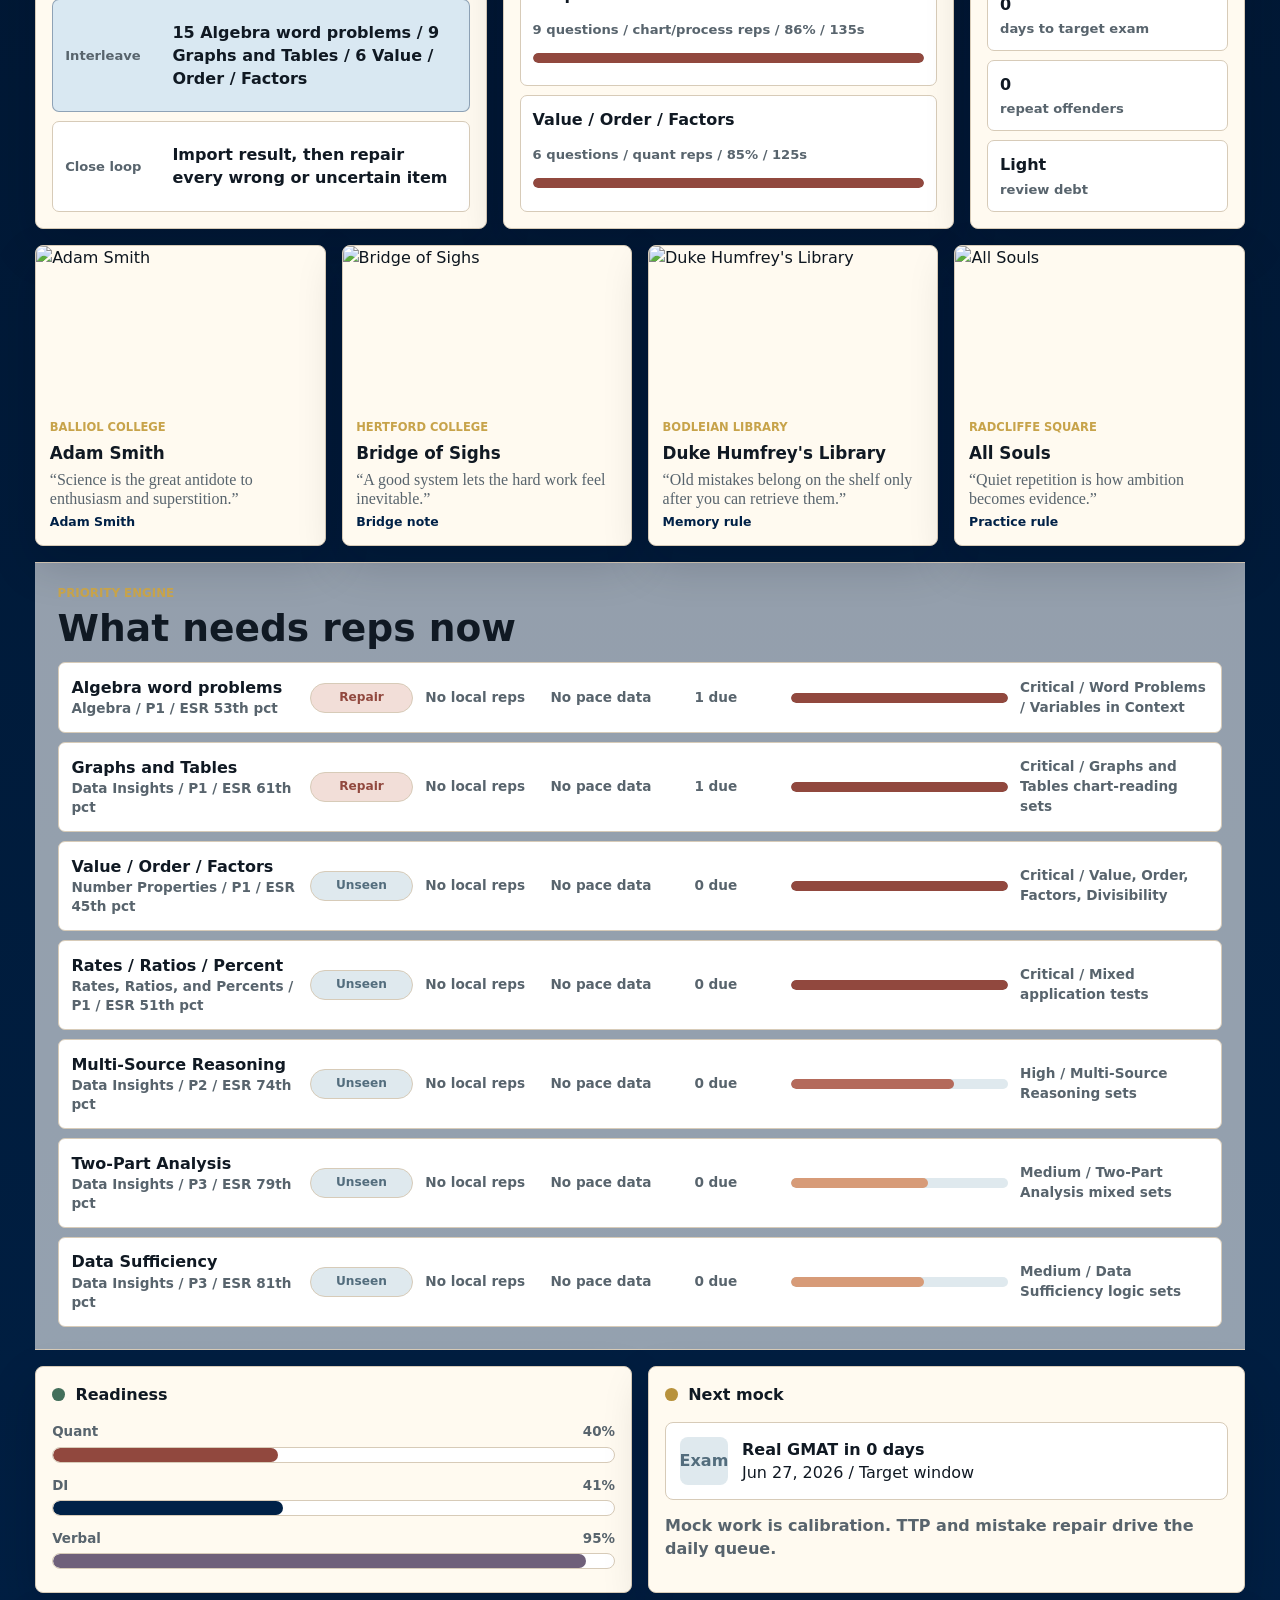
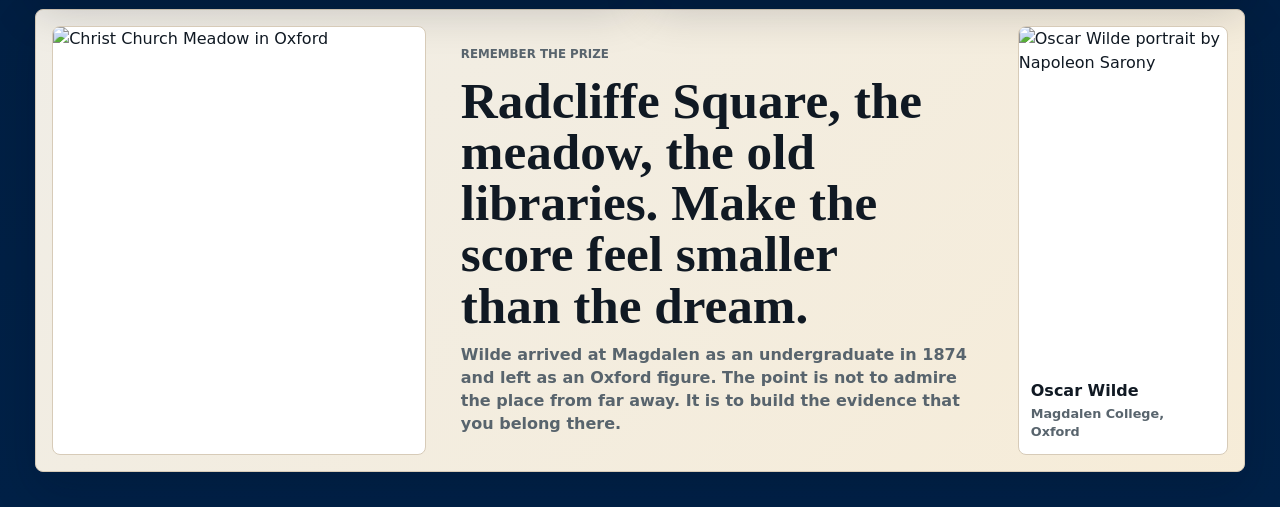
==== commit 2022c964: "Expand Oxford atmosphere and capture workflow" ====
--- a/index.html
+++ b/index.html
@@ -63,6 +63,17 @@
       </button>
     </nav>
 
+    <aside class="oxford-ribbon" aria-label="Oxford inspiration">
+      <div class="oxford-ribbon-media">
+        <img id="oxford-ribbon-image" alt="">
+      </div>
+      <div class="oxford-ribbon-copy">
+        <span id="oxford-ribbon-kicker">Oxford wall</span>
+        <strong id="oxford-ribbon-title">Loading</strong>
+        <q id="oxford-ribbon-quote"></q>
+      </div>
+    </aside>
+
     <main>
       <section class="tab-panel active" id="dashboard" aria-labelledby="dashboard-title">
         <div class="section-title">
@@ -133,6 +144,8 @@
               <div class="momentum-card" id="momentum-card"></div>
             </article>
           </section>
+
+          <section class="oxford-gallery" id="oxford-gallery" aria-label="Oxford people and places"></section>
 
           <section class="content-band">
             <div class="section-title compact">
@@ -315,8 +328,8 @@
           <article class="import-card">
             <div class="drop-zone" id="drop-zone">
               <input id="screenshot-input" type="file" accept="image/*">
-              <strong>Drop or choose a TTP result screenshot</strong>
-              <span>OCR runs in the browser when the engine is available. Nothing logs into TTP.</span>
+              <strong>Drop, choose, or paste a result screenshot</strong>
+              <span>OCR runs locally when available. Nothing logs into TTP or mba.com.</span>
             </div>
             <img class="screenshot-preview" id="screenshot-preview" alt="Imported screenshot preview">
             <div class="button-row">
@@ -335,6 +348,24 @@
             </div>
           </article>
         </div>
+
+        <section class="bridge-ladder" aria-label="Frictionless capture ladder">
+          <article class="bridge-step best">
+            <span>Best next bridge</span>
+            <strong>User-triggered capture</strong>
+            <p>Chrome extension button captures the visible TTP or mba.com result page, then sends a screenshot to this local parser.</p>
+          </article>
+          <article class="bridge-step">
+            <span>Works now</span>
+            <strong>Clipboard or screenshot</strong>
+            <p>Copy result text or paste a screenshot. The app parses, classifies, and asks only for confirmation.</p>
+          </article>
+          <article class="bridge-step caution">
+            <span>Avoid</span>
+            <strong>Hidden account scraping</strong>
+            <p>Background login automation is brittle, likely non-compliant, and puts credentials where they do not belong.</p>
+          </article>
+        </section>
 
         <section class="content-band import-review-wrap">
           <div class="section-title compact">
--- a/styles.css
+++ b/styles.css
@@ -248,6 +248,61 @@
   color: var(--white);
 }
 
+.oxford-ribbon {
+  display: grid;
+  grid-template-columns: 7.5rem minmax(0, 1fr);
+  gap: 1rem;
+  align-items: center;
+  padding: 0.85rem clamp(1rem, 3vw, 2.2rem);
+  border-bottom: 1px solid rgba(217, 232, 242, 0.16);
+  background: linear-gradient(90deg, rgba(0, 21, 46, 0.96), rgba(0, 33, 71, 0.9));
+  color: var(--white);
+}
+
+.oxford-ribbon-media {
+  overflow: hidden;
+  width: 7.5rem;
+  aspect-ratio: 16 / 9;
+  border: 1px solid rgba(255, 255, 255, 0.22);
+  border-radius: 8px;
+  background: var(--oxford-deep);
+}
+
+.oxford-ribbon-media img {
+  display: block;
+  width: 100%;
+  height: 100%;
+  object-fit: cover;
+}
+
+.oxford-ribbon-copy {
+  display: grid;
+  gap: 0.15rem;
+  min-width: 0;
+}
+
+.oxford-ribbon-copy span {
+  color: var(--gold);
+  font-size: 0.72rem;
+  font-weight: 900;
+  text-transform: uppercase;
+}
+
+.oxford-ribbon-copy strong {
+  font-size: 1.15rem;
+}
+
+.oxford-ribbon-copy q {
+  display: block;
+  max-width: 58rem;
+  color: var(--oxford-soft);
+  font-family: Georgia, "Times New Roman", serif;
+  font-size: clamp(1rem, 1.8vw, 1.35rem);
+  line-height: 1.2;
+  overflow-wrap: break-word;
+  white-space: normal;
+}
+
 main {
   padding: clamp(1rem, 3vw, 2.2rem);
 }
@@ -661,6 +716,61 @@
   color: var(--white);
 }
 
+.oxford-gallery {
+  display: grid;
+  grid-template-columns: repeat(4, minmax(0, 1fr));
+  gap: 1rem;
+  margin-top: 1rem;
+}
+
+.oxford-card {
+  overflow: hidden;
+  display: grid;
+  grid-template-rows: 10rem auto;
+  border: 1px solid var(--line);
+  border-radius: 8px;
+  background: var(--panel);
+  box-shadow: var(--shadow);
+}
+
+.oxford-card img {
+  display: block;
+  width: 100%;
+  height: 100%;
+  object-fit: cover;
+  filter: saturate(0.92) contrast(1.03);
+}
+
+.oxford-card div {
+  display: grid;
+  gap: 0.3rem;
+  padding: 0.85rem;
+}
+
+.oxford-card span {
+  color: var(--gold);
+  font-size: 0.72rem;
+  font-weight: 900;
+  text-transform: uppercase;
+}
+
+.oxford-card strong {
+  font-size: 1.05rem;
+}
+
+.oxford-card q {
+  color: var(--muted);
+  font-family: Georgia, "Times New Roman", serif;
+  line-height: 1.2;
+}
+
+.oxford-card em {
+  color: var(--oxford);
+  font-style: normal;
+  font-size: 0.78rem;
+  font-weight: 900;
+}
+
 .detail-drawer {
   margin-top: 1rem;
   border: 1px solid var(--line);
@@ -1294,6 +1404,50 @@
   resize: vertical;
 }
 
+.bridge-ladder {
+  display: grid;
+  grid-template-columns: repeat(3, minmax(0, 1fr));
+  gap: 1rem;
+  margin-top: 1rem;
+}
+
+.bridge-step {
+  display: grid;
+  gap: 0.35rem;
+  padding: 1rem;
+  border: 1px solid var(--line);
+  border-radius: 8px;
+  background: var(--panel);
+  box-shadow: var(--shadow);
+}
+
+.bridge-step span {
+  color: var(--muted);
+  font-size: 0.74rem;
+  font-weight: 900;
+  text-transform: uppercase;
+}
+
+.bridge-step strong {
+  font-size: 1.05rem;
+}
+
+.bridge-step p {
+  margin: 0;
+  color: var(--muted);
+  font-weight: 760;
+}
+
+.bridge-step.best {
+  border-color: rgba(199, 163, 74, 0.72);
+  background: linear-gradient(135deg, var(--gold-soft), var(--panel));
+}
+
+.bridge-step.caution {
+  border-color: rgba(145, 72, 62, 0.3);
+  background: var(--coral-soft);
+}
+
 .import-review-wrap {
   margin-top: 1rem;
 }
@@ -1845,6 +1999,8 @@
   .import-layout,
   .dream-panel,
   .split-layout,
+  .bridge-ladder,
+  .oxford-gallery,
   .flashcard-layout,
   .schedule-board,
   .mock-list,
@@ -1859,6 +2015,23 @@
 }
 
 @media (max-width: 760px) {
+  .oxford-ribbon {
+    grid-template-columns: 1fr;
+    padding: 0.75rem 1rem;
+  }
+
+  .oxford-ribbon-media {
+    display: none;
+  }
+
+  .oxford-ribbon-copy strong {
+    font-size: 1rem;
+  }
+
+  .oxford-ribbon-copy q {
+    font-size: 0.98rem;
+  }
+
   .app-header {
     grid-template-columns: 1fr;
     min-height: 24rem;
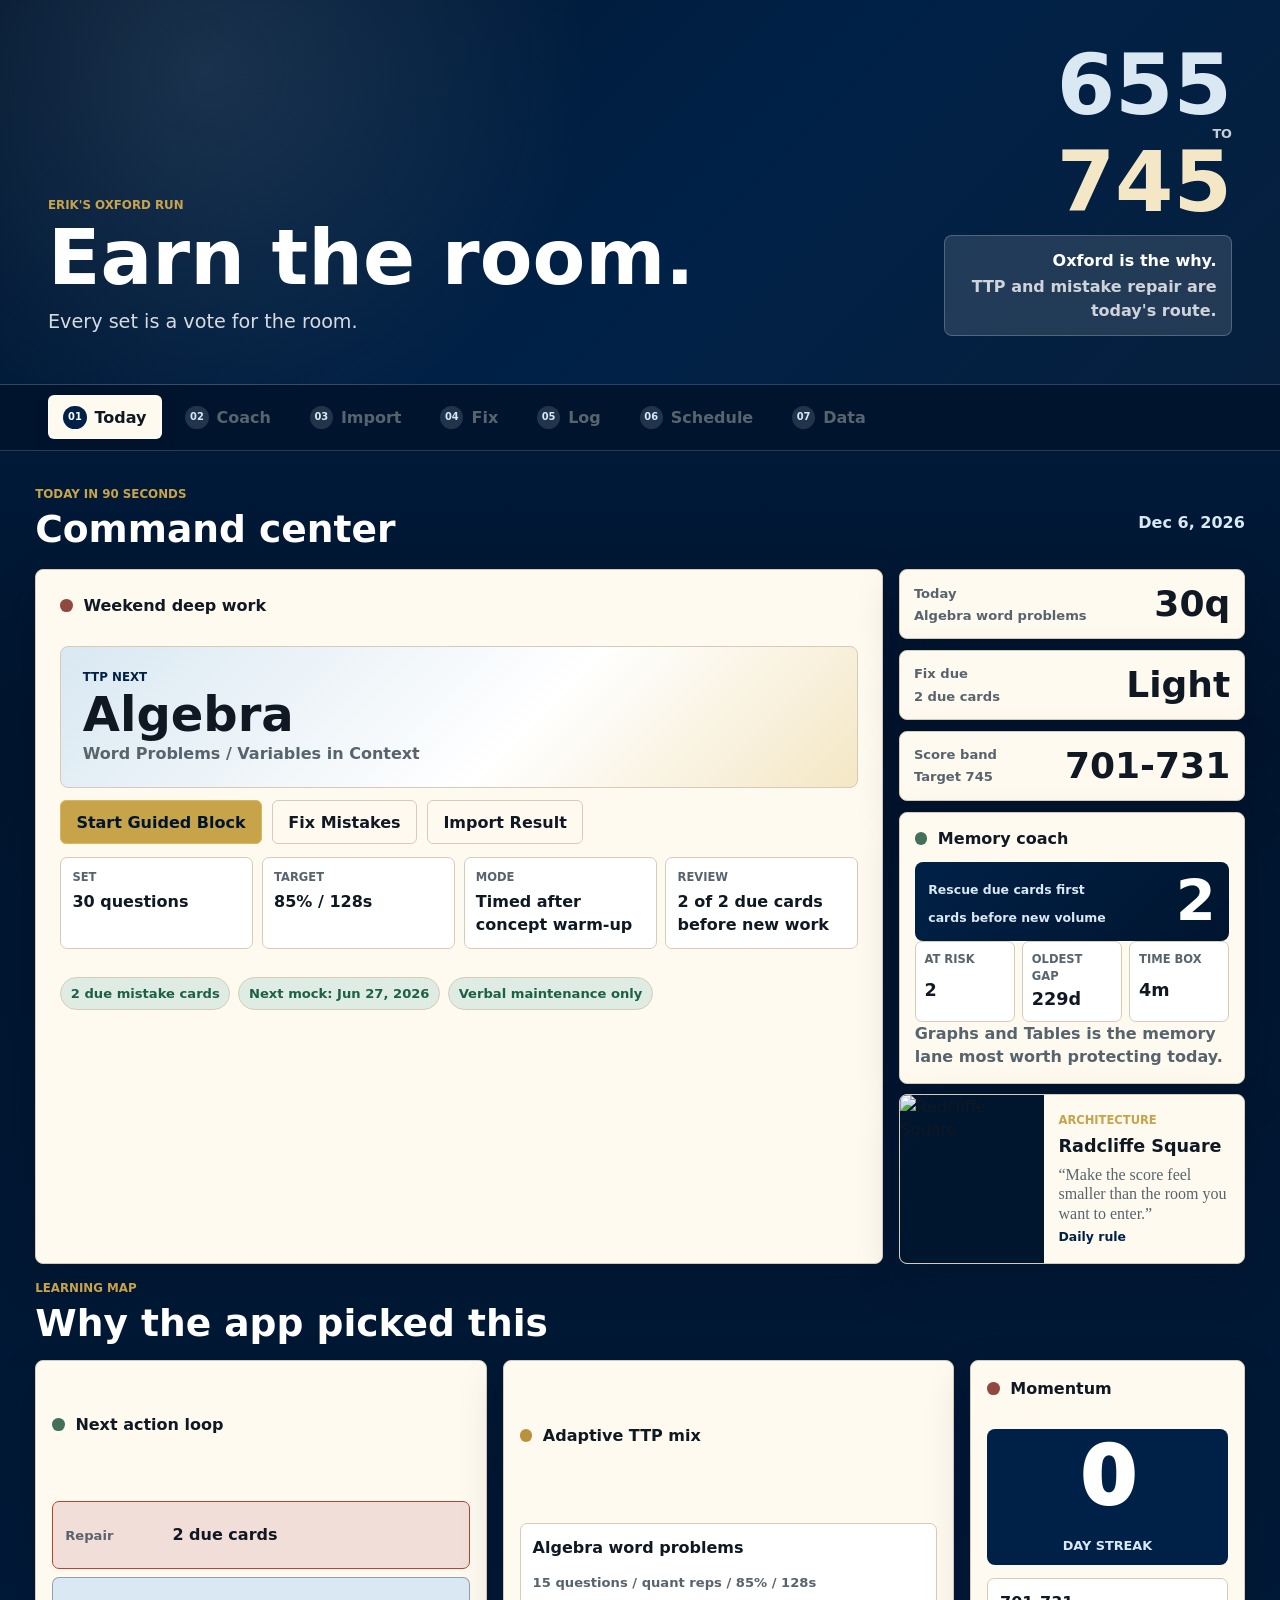
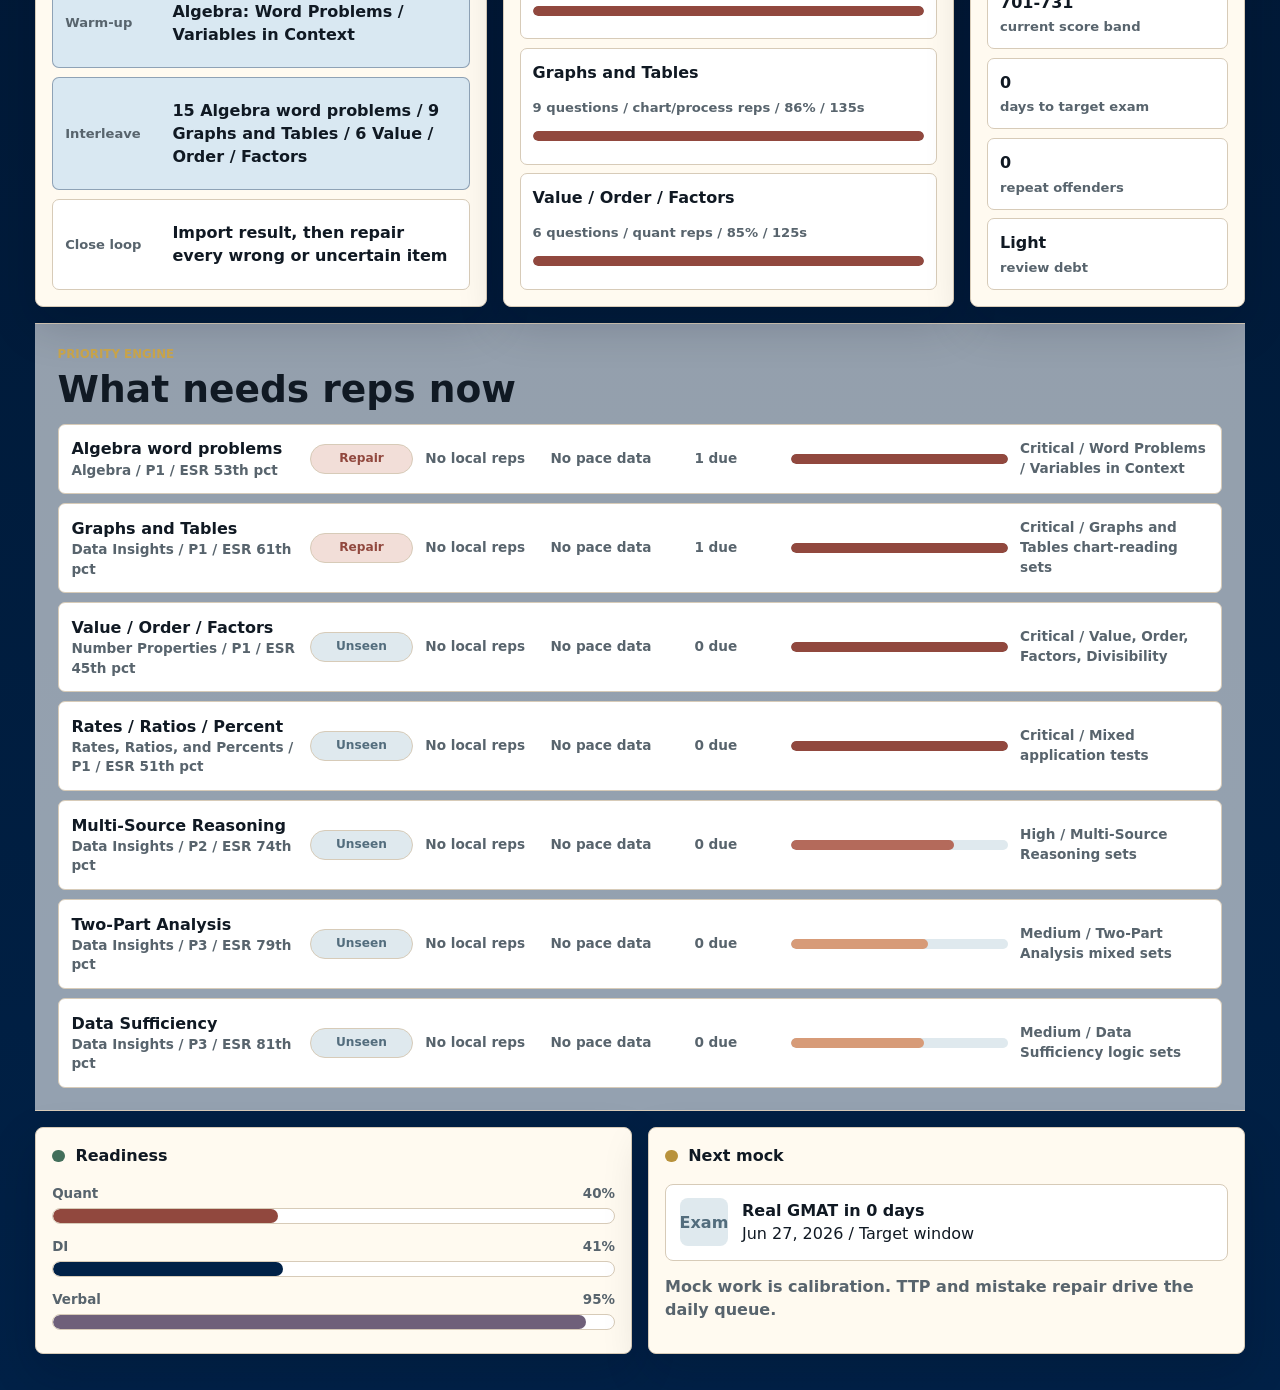
==== commit 1b71c9b6: "Centralize Oxford inspiration" ====
--- a/index.html
+++ b/index.html
@@ -12,12 +12,8 @@
         <p class="eyebrow">Erik's Oxford run</p>
         <h1>Earn the room.</h1>
         <p class="header-meta">
-          Every set is a small vote for the life you are trying to enter.
+          Every set is a vote for the room.
         </p>
-        <div class="hero-quote">
-          <span>Oscar Wilde, Magdalen College</span>
-          <q>The truth is rarely pure and never simple.</q>
-        </div>
       </div>
       <div class="dream-lockup" aria-label="Oxford target">
         <div class="score-lockup">
@@ -63,17 +59,6 @@
       </button>
     </nav>
 
-    <aside class="oxford-ribbon" aria-label="Oxford inspiration">
-      <div class="oxford-ribbon-media">
-        <img id="oxford-ribbon-image" alt="">
-      </div>
-      <div class="oxford-ribbon-copy">
-        <span id="oxford-ribbon-kicker">Oxford wall</span>
-        <strong id="oxford-ribbon-title">Loading</strong>
-        <q id="oxford-ribbon-quote"></q>
-      </div>
-    </aside>
-
     <main>
       <section class="tab-panel active" id="dashboard" aria-labelledby="dashboard-title">
         <div class="section-title">
@@ -110,6 +95,15 @@
               </div>
               <div id="memory-coach"></div>
             </article>
+            <article class="oxford-vault-card" aria-label="Oxford vault">
+              <img id="oxford-vault-image" alt="">
+              <div class="oxford-vault-copy">
+                <span id="oxford-vault-kicker">Oxford vault</span>
+                <strong id="oxford-vault-title">Loading</strong>
+                <q id="oxford-vault-quote"></q>
+                <em id="oxford-vault-credit"></em>
+              </div>
+            </article>
           </aside>
         </div>
 
@@ -145,8 +139,6 @@
             </article>
           </section>
 
-          <section class="oxford-gallery" id="oxford-gallery" aria-label="Oxford people and places"></section>
-
           <section class="content-band">
             <div class="section-title compact">
               <div>
@@ -174,31 +166,6 @@
             </article>
           </section>
 
-          <section class="dream-panel" aria-label="Oxford motivation">
-            <div class="dream-image">
-              <img
-                src="https://upload.wikimedia.org/wikipedia/commons/9/95/The_Christ_Church_Meadow_from_the_south_east.jpg"
-                alt="Christ Church Meadow in Oxford"
-              >
-            </div>
-            <div class="dream-copy">
-              <p class="eyebrow">Remember the prize</p>
-              <h2>Radcliffe Square, the meadow, the old libraries. Make the score feel smaller than the dream.</h2>
-              <p>
-                Wilde arrived at Magdalen as an undergraduate in 1874 and left as an Oxford figure. The point is not to admire the place from far away. It is to build the evidence that you belong there.
-              </p>
-            </div>
-            <figure class="alumni-card">
-              <img
-                src="https://upload.wikimedia.org/wikipedia/commons/e/e6/Oscar_Wilde_portrait_by_Napoleon_Sarony_-_albumen.jpg"
-                alt="Oscar Wilde portrait by Napoleon Sarony"
-              >
-              <figcaption>
-                <strong>Oscar Wilde</strong>
-                <span>Magdalen College, Oxford</span>
-              </figcaption>
-            </figure>
-          </section>
         </section>
       </section>
 
--- a/styles.css
+++ b/styles.css
@@ -38,6 +38,7 @@
   color: var(--ink);
   font-family: Inter, ui-sans-serif, system-ui, -apple-system, BlinkMacSystemFont, "Segoe UI", sans-serif;
   line-height: 1.45;
+  overflow-x: hidden;
 }
 
 button,
@@ -57,17 +58,17 @@
   gap: 2rem;
   align-items: end;
   padding: clamp(1.25rem, 4vw, 3rem);
-  min-height: clamp(20rem, 36vh, 28rem);
-  border-bottom: 1px solid var(--line);
+  min-height: clamp(15rem, 28vh, 22rem);
+  border-bottom: 1px solid rgba(217, 232, 242, 0.18);
   background:
-    linear-gradient(90deg, rgba(0, 21, 46, 0.92) 0%, rgba(0, 33, 71, 0.78) 42%, rgba(0, 33, 71, 0.22) 100%),
-    linear-gradient(180deg, rgba(0, 33, 71, 0.24), rgba(199, 163, 74, 0.12)),
-    url("https://upload.wikimedia.org/wikipedia/commons/thumb/1/1a/Oxford_-_Radcliffe_Square_-_View_South_towards_University_Church_of_St_Mary_the_Virgin_along_%28right%29_the_Radcliffe_Camera_1737-48_by_James_Gibbs_%26_%28left%29_All_Souls_College_1438.jpg/1280px-Oxford_-_Radcliffe_Square_-_View_South_towards_University_Church_of_St_Mary_the_Virgin_along_%28right%29_the_Radcliffe_Camera_1737-48_by_James_Gibbs_%26_%28left%29_All_Souls_College_1438.jpg") center / cover;
+    radial-gradient(circle at 16% 18%, rgba(217, 232, 242, 0.12), transparent 24rem),
+    linear-gradient(135deg, var(--oxford-deep), var(--oxford) 54%, #061f3d);
   color: var(--white);
 }
 
 .header-copy {
   max-width: 58rem;
+  min-width: 0;
 }
 
 .eyebrow {
@@ -105,35 +106,11 @@
 }
 
 .header-meta {
-  max-width: 45rem;
+  max-width: min(45rem, 100%);
   margin-bottom: 0;
   color: rgba(255, 255, 255, 0.84);
   font-size: clamp(1rem, 2vw, 1.2rem);
-}
-
-.hero-quote {
-  display: grid;
-  gap: 0.35rem;
-  max-width: 33rem;
-  margin-top: 0.9rem;
-  padding: 0.75rem 0.9rem;
-  border: 1px solid rgba(255, 255, 255, 0.26);
-  border-radius: 8px;
-  background: rgba(0, 33, 71, 0.34);
-  backdrop-filter: blur(10px);
-}
-
-.hero-quote span {
-  color: var(--amber-soft);
-  font-size: 0.76rem;
-  font-weight: 900;
-  text-transform: uppercase;
-}
-
-.hero-quote q {
-  font-family: Georgia, "Times New Roman", serif;
-  font-size: clamp(1.1rem, 2vw, 1.55rem);
-  line-height: 1.2;
+  overflow-wrap: break-word;
 }
 
 .dream-lockup {
@@ -248,61 +225,6 @@
   color: var(--white);
 }
 
-.oxford-ribbon {
-  display: grid;
-  grid-template-columns: 7.5rem minmax(0, 1fr);
-  gap: 1rem;
-  align-items: center;
-  padding: 0.85rem clamp(1rem, 3vw, 2.2rem);
-  border-bottom: 1px solid rgba(217, 232, 242, 0.16);
-  background: linear-gradient(90deg, rgba(0, 21, 46, 0.96), rgba(0, 33, 71, 0.9));
-  color: var(--white);
-}
-
-.oxford-ribbon-media {
-  overflow: hidden;
-  width: 7.5rem;
-  aspect-ratio: 16 / 9;
-  border: 1px solid rgba(255, 255, 255, 0.22);
-  border-radius: 8px;
-  background: var(--oxford-deep);
-}
-
-.oxford-ribbon-media img {
-  display: block;
-  width: 100%;
-  height: 100%;
-  object-fit: cover;
-}
-
-.oxford-ribbon-copy {
-  display: grid;
-  gap: 0.15rem;
-  min-width: 0;
-}
-
-.oxford-ribbon-copy span {
-  color: var(--gold);
-  font-size: 0.72rem;
-  font-weight: 900;
-  text-transform: uppercase;
-}
-
-.oxford-ribbon-copy strong {
-  font-size: 1.15rem;
-}
-
-.oxford-ribbon-copy q {
-  display: block;
-  max-width: 58rem;
-  color: var(--oxford-soft);
-  font-family: Georgia, "Times New Roman", serif;
-  font-size: clamp(1rem, 1.8vw, 1.35rem);
-  line-height: 1.2;
-  overflow-wrap: break-word;
-  white-space: normal;
-}
-
 main {
   padding: clamp(1rem, 3vw, 2.2rem);
 }
@@ -522,81 +444,6 @@
   align-items: center;
 }
 
-.dream-panel {
-  display: grid;
-  grid-template-columns: minmax(16rem, 0.8fr) minmax(0, 1.2fr) minmax(11rem, 0.45fr);
-  gap: 1rem;
-  align-items: stretch;
-  margin-top: 1rem;
-  padding: 1rem;
-  border: 1px solid var(--line);
-  border-radius: 8px;
-  background:
-    linear-gradient(135deg, rgba(0, 33, 71, 0.06), rgba(184, 137, 44, 0.12)),
-    var(--panel);
-  box-shadow: var(--shadow);
-}
-
-.dream-image,
-.alumni-card {
-  overflow: hidden;
-  border: 1px solid var(--line);
-  border-radius: 8px;
-  background: var(--white);
-}
-
-.dream-image img,
-.alumni-card img {
-  display: block;
-  width: 100%;
-  height: 100%;
-  object-fit: cover;
-}
-
-.dream-copy {
-  display: grid;
-  align-content: center;
-  gap: 0.75rem;
-  padding: clamp(0.5rem, 2vw, 1.2rem);
-}
-
-.dream-copy h2 {
-  max-width: 19ch;
-  font-family: Georgia, "Times New Roman", serif;
-  font-size: clamp(1.8rem, 4vw, 3.4rem);
-  line-height: 1;
-}
-
-.dream-copy p {
-  max-width: 50rem;
-  margin: 0;
-  color: var(--muted);
-  font-weight: 760;
-}
-
-.alumni-card {
-  display: grid;
-  grid-template-rows: minmax(12rem, 1fr) auto;
-  margin: 0;
-}
-
-.alumni-card img {
-  max-height: 18rem;
-  object-position: center top;
-}
-
-.alumni-card figcaption {
-  display: grid;
-  gap: 0.15rem;
-  padding: 0.75rem;
-}
-
-.alumni-card span {
-  color: var(--muted);
-  font-size: 0.8rem;
-  font-weight: 800;
-}
-
 .metric-grid {
   display: grid;
   grid-template-columns: 1fr;
@@ -707,6 +554,56 @@
   font-weight: 800;
 }
 
+.oxford-vault-card {
+  overflow: hidden;
+  display: grid;
+  grid-template-columns: minmax(7rem, 0.72fr) minmax(0, 1fr);
+  border: 1px solid var(--line);
+  border-radius: 8px;
+  background: var(--panel);
+  box-shadow: var(--shadow);
+}
+
+.oxford-vault-card img {
+  display: block;
+  width: 100%;
+  height: 100%;
+  min-height: 10.5rem;
+  object-fit: cover;
+  background: var(--oxford-deep);
+}
+
+.oxford-vault-copy {
+  display: grid;
+  gap: 0.35rem;
+  align-content: center;
+  padding: 0.9rem;
+}
+
+.oxford-vault-copy span {
+  color: var(--gold);
+  font-size: 0.72rem;
+  font-weight: 900;
+  text-transform: uppercase;
+}
+
+.oxford-vault-copy strong {
+  font-size: 1.1rem;
+}
+
+.oxford-vault-copy q {
+  color: var(--muted);
+  font-family: Georgia, "Times New Roman", serif;
+  line-height: 1.2;
+}
+
+.oxford-vault-copy em {
+  color: var(--oxford);
+  font-style: normal;
+  font-size: 0.78rem;
+  font-weight: 900;
+}
+
 .insight-sections {
   margin-top: 1rem;
 }
@@ -714,61 +611,6 @@
 .insight-title,
 .insight-title h2 {
   color: var(--white);
-}
-
-.oxford-gallery {
-  display: grid;
-  grid-template-columns: repeat(4, minmax(0, 1fr));
-  gap: 1rem;
-  margin-top: 1rem;
-}
-
-.oxford-card {
-  overflow: hidden;
-  display: grid;
-  grid-template-rows: 10rem auto;
-  border: 1px solid var(--line);
-  border-radius: 8px;
-  background: var(--panel);
-  box-shadow: var(--shadow);
-}
-
-.oxford-card img {
-  display: block;
-  width: 100%;
-  height: 100%;
-  object-fit: cover;
-  filter: saturate(0.92) contrast(1.03);
-}
-
-.oxford-card div {
-  display: grid;
-  gap: 0.3rem;
-  padding: 0.85rem;
-}
-
-.oxford-card span {
-  color: var(--gold);
-  font-size: 0.72rem;
-  font-weight: 900;
-  text-transform: uppercase;
-}
-
-.oxford-card strong {
-  font-size: 1.05rem;
-}
-
-.oxford-card q {
-  color: var(--muted);
-  font-family: Georgia, "Times New Roman", serif;
-  line-height: 1.2;
-}
-
-.oxford-card em {
-  color: var(--oxford);
-  font-style: normal;
-  font-size: 0.78rem;
-  font-weight: 900;
 }
 
 .detail-drawer {
@@ -822,7 +664,6 @@
   margin: 0 1rem 1rem;
 }
 
-.detail-drawer > .dream-panel,
 .detail-drawer > .content-band,
 .detail-drawer > .split-layout {
   margin: 1rem;
@@ -1997,10 +1838,8 @@
   .coach-layout,
   .form-grid,
   .import-layout,
-  .dream-panel,
   .split-layout,
   .bridge-ladder,
-  .oxford-gallery,
   .flashcard-layout,
   .schedule-board,
   .mock-list,
@@ -2015,23 +1854,6 @@
 }
 
 @media (max-width: 760px) {
-  .oxford-ribbon {
-    grid-template-columns: 1fr;
-    padding: 0.75rem 1rem;
-  }
-
-  .oxford-ribbon-media {
-    display: none;
-  }
-
-  .oxford-ribbon-copy strong {
-    font-size: 1rem;
-  }
-
-  .oxford-ribbon-copy q {
-    font-size: 0.98rem;
-  }
-
   .app-header {
     grid-template-columns: 1fr;
     min-height: 24rem;
@@ -2066,14 +1888,6 @@
   .compact-list,
   .taxonomy-grid {
     grid-template-columns: 1fr;
-  }
-
-  .dream-panel {
-    padding: 0.75rem;
-  }
-
-  .dream-image {
-    min-height: 11rem;
   }
 
   .session-item {
